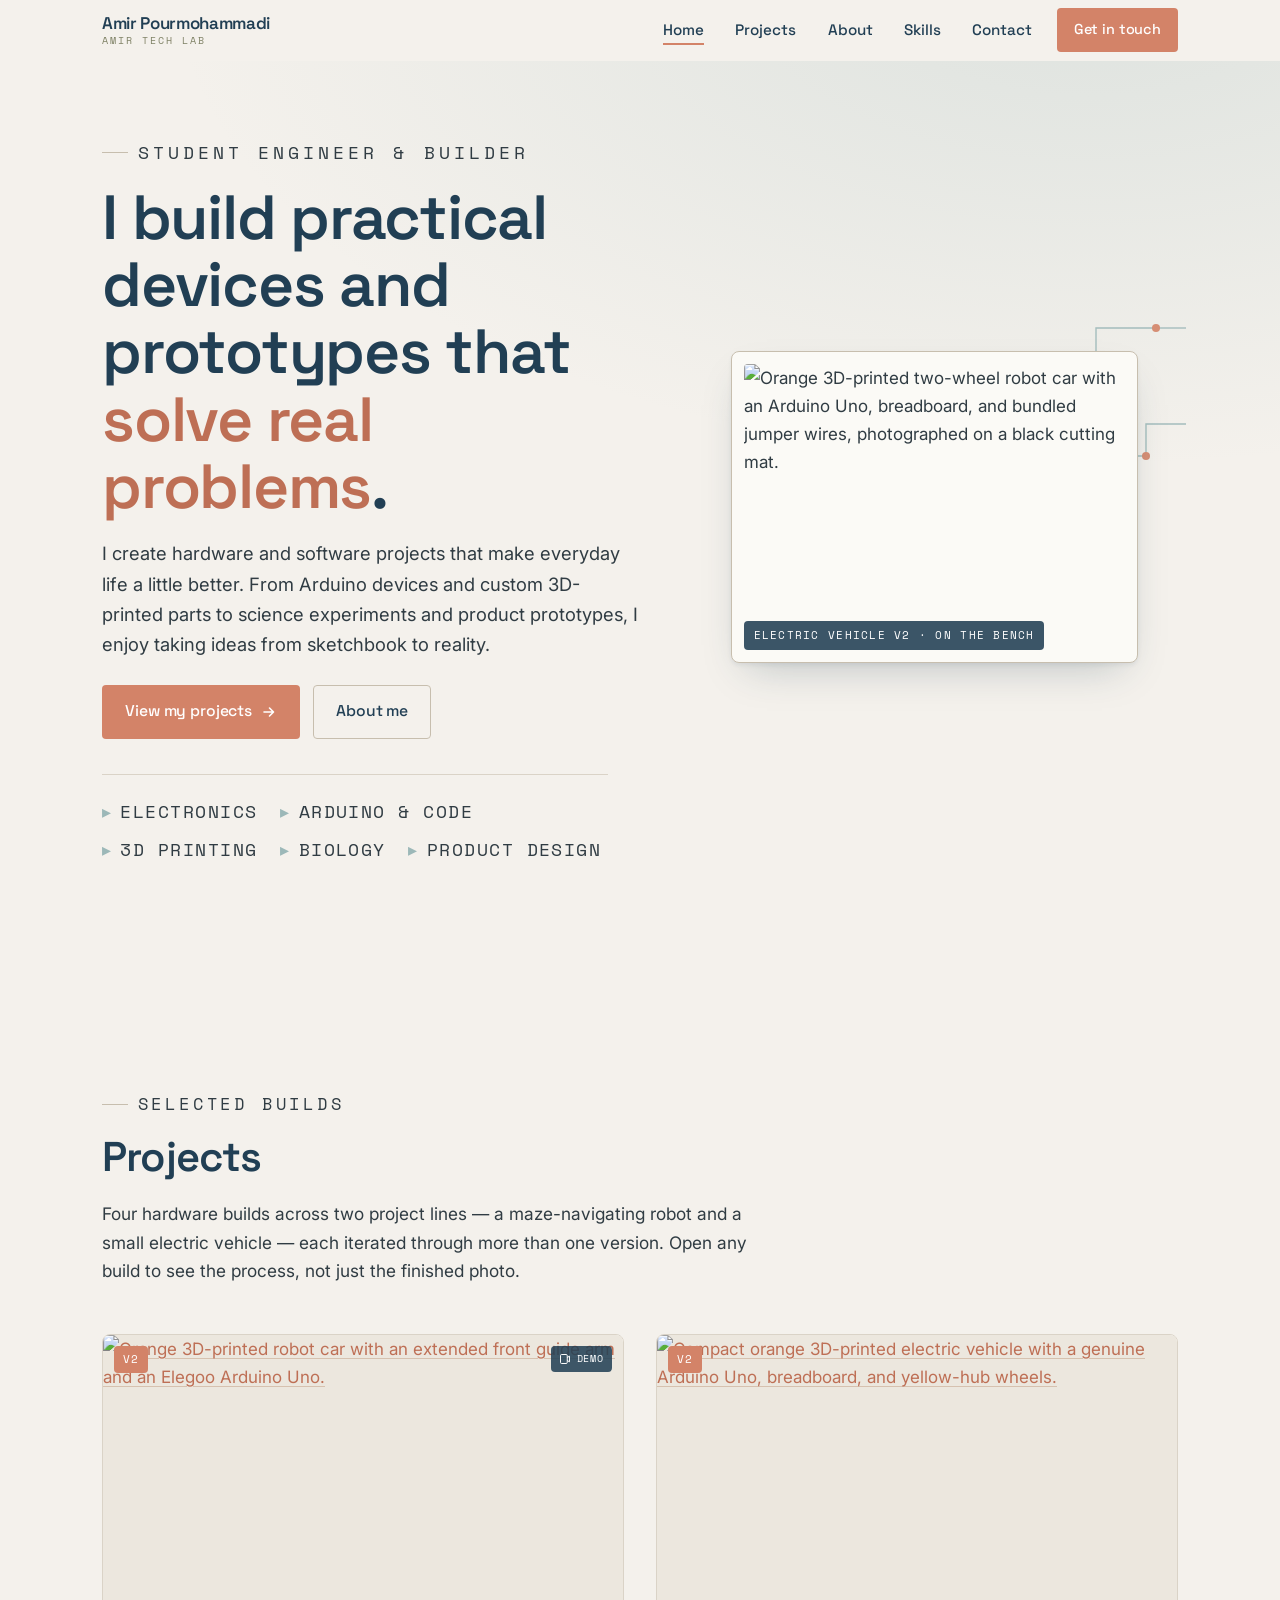
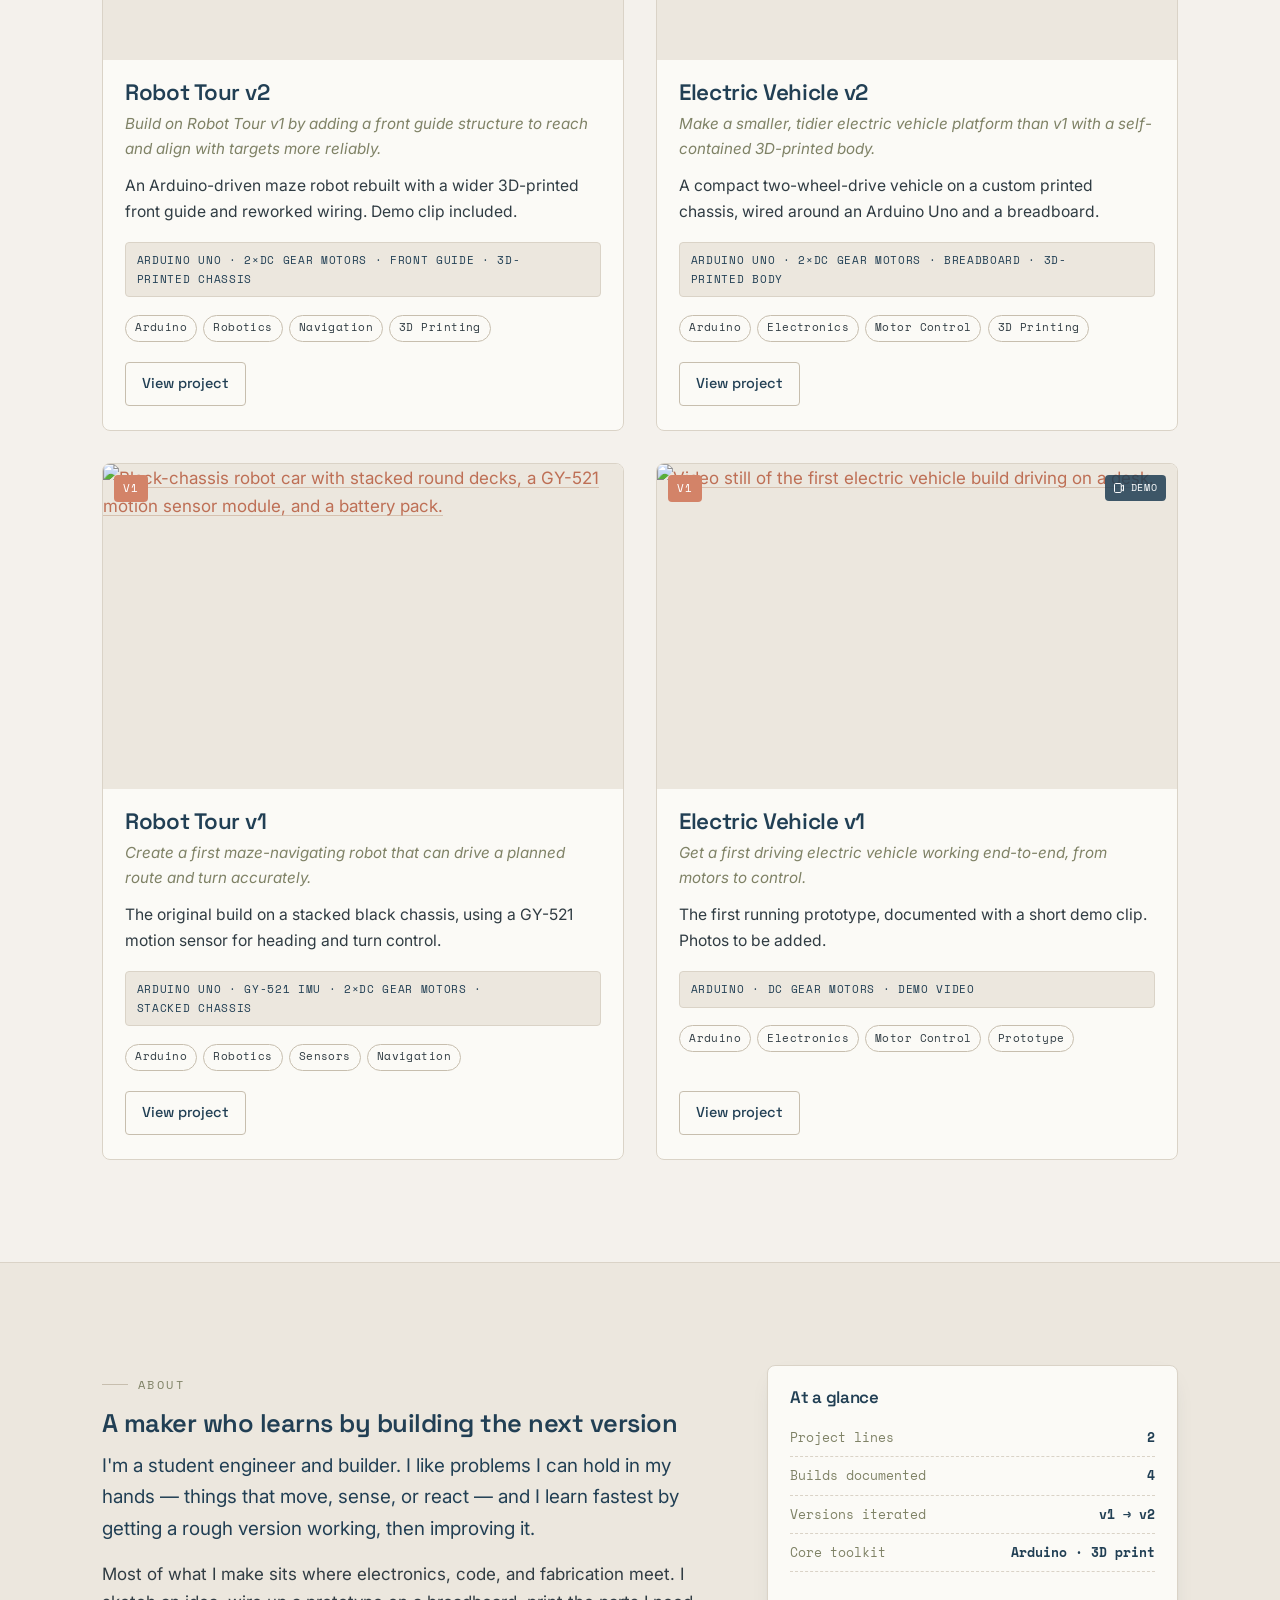
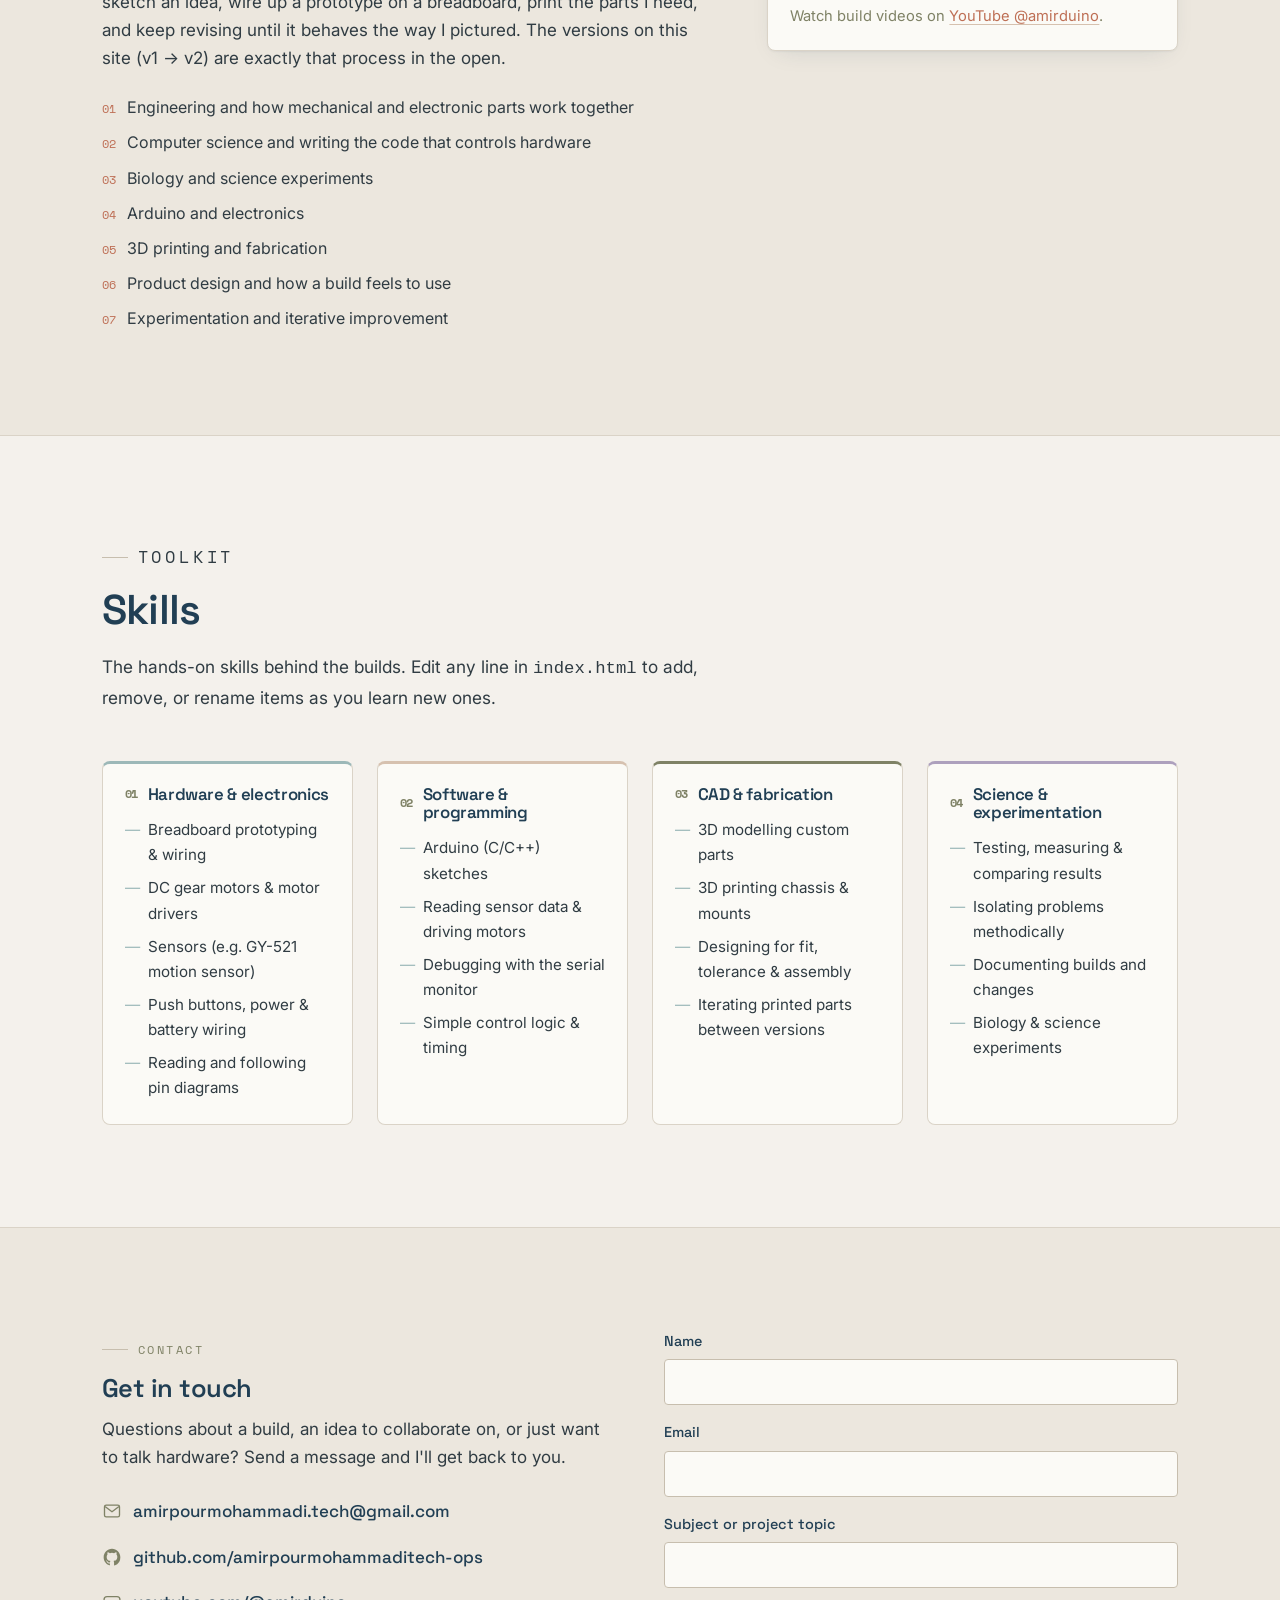
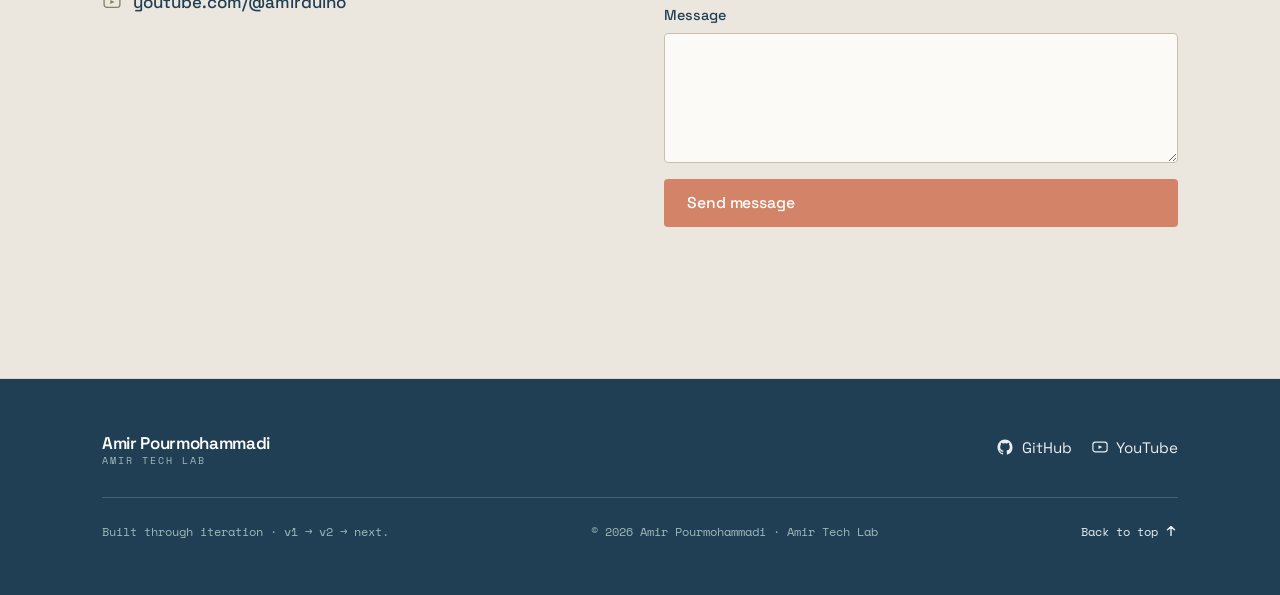
==== index.html @ 1a4caf3c "Add files via upload" ====
<!DOCTYPE html>
<html lang="en">
<head>
  <meta charset="UTF-8" />
  <meta name="viewport" content="width=device-width, initial-scale=1.0" />

  <title>Amir Pourmohammadi · Amir Tech Lab — Engineering & Builds</title>
  <meta name="description" content="Amir Pourmohammadi (Amir Tech Lab) builds practical devices and prototypes — Arduino robots, electric vehicles, 3D-printed parts, and electronics projects, taken from sketchbook to working hardware." />

  <!-- Open Graph / sharing (replace og-image.jpg with your own 1200x630 image) -->
  <meta property="og:type" content="website" />
  <meta property="og:title" content="Amir Pourmohammadi · Amir Tech Lab" />
  <meta property="og:description" content="Practical devices and prototypes: Arduino robots, electric vehicles, and 3D-printed builds — documented from prototype to result." />
  <meta property="og:image" content="images/og-image.jpg" />
  <!-- TODO: set this to your live URL once deployed, e.g. https://amir-techlab.netlify.app/ -->
  <meta property="og:url" content="https://example.netlify.app/" />
  <meta name="twitter:card" content="summary_large_image" />

  <!-- Favicon (swap favicon.svg / add favicon.ico anytime) -->
  <link rel="icon" href="favicon.svg" type="image/svg+xml" />
  <link rel="icon" href="favicon.ico" sizes="any" />

  <!-- Fonts (load if online; the site falls back to system fonts offline) -->
  <link rel="preconnect" href="https://fonts.googleapis.com" />
  <link rel="preconnect" href="https://fonts.gstatic.com" crossorigin />
  <link href="https://fonts.googleapis.com/css2?family=Space+Grotesk:wght@400;500;600;700&family=Space+Mono:wght@400;700&family=Inter:wght@400;500;600&display=swap" rel="stylesheet" />

  <link rel="stylesheet" href="styles.css" />
</head>
<body>
  <a class="skip-link" href="#main">Skip to content</a>

  <!-- ============================ HEADER ============================ -->
  <header class="site-header" id="top">
    <div class="container nav">
      <a class="brand" href="index.html" aria-label="Amir Pourmohammadi — Amir Tech Lab, home">
        <span class="brand__name">Amir Pourmohammadi</span>
        <span class="brand__tag">Amir Tech Lab</span>
      </a>

      <nav aria-label="Primary">
        <button class="nav__toggle" id="navToggle" aria-expanded="false" aria-controls="navLinks" aria-label="Open menu">
          <span class="nav__toggle-bars" aria-hidden="true"></span>
        </button>
        <ul class="nav__links" id="navLinks">
          <li><a class="nav__link" href="#top" data-nav>Home</a></li>
          <li><a class="nav__link" href="#projects" data-nav>Projects</a></li>
          <li><a class="nav__link" href="#about" data-nav>About</a></li>
          <li><a class="nav__link" href="#skills" data-nav>Skills</a></li>
          <li><a class="nav__link" href="#contact" data-nav>Contact</a></li>
          <li><a class="btn btn--accent btn--small nav__cta" href="#contact">Get in touch</a></li>
        </ul>
      </nav>
    </div>
  </header>

  <main id="main">

    <!-- ============================ HERO ============================ -->
    <section class="hero grid-paper" aria-labelledby="hero-title">
      <div class="container hero__grid">
        <div class="hero__intro reveal">
          <p class="eyebrow">Student engineer &amp; builder</p>
          <h1 id="hero-title">I build practical devices and prototypes that <span class="accentword">solve real problems</span>.</h1>
          <p>I create hardware and software projects that make everyday life a little better. From Arduino devices and custom 3D-printed parts to science experiments and product prototypes, I enjoy taking ideas from sketchbook to reality.</p>

          <div class="hero__actions">
            <a class="btn btn--accent" href="#projects">View my projects
              <svg width="16" height="16" viewBox="0 0 16 16" fill="none" aria-hidden="true"><path d="M3 8h9M8.5 4l4 4-4 4" stroke="currentColor" stroke-width="1.6" stroke-linecap="round" stroke-linejoin="round"/></svg>
            </a>
            <a class="btn btn--ghost" href="#about">About me</a>
          </div>

          <p class="hero__specs" aria-label="What I work with">
            <span>Electronics</span>
            <span>Arduino &amp; code</span>
            <span>3D printing</span>
            <span>Biology</span>
            <span>Product design</span>
          </p>
        </div>

        <div class="hero__media reveal">
          <!-- Decorative circuit-trace motif -->
          <svg class="hero__circuit" viewBox="0 0 160 160" aria-hidden="true">
            <path class="trace" d="M8 40 H60 V12 H120" />
            <path class="trace" d="M8 96 H40 V140 H110 V108 H150" />
            <line x1="120" y1="12" x2="150" y2="12" />
            <circle cx="120" cy="12" r="4" />
            <circle cx="40" cy="96" r="4" />
            <circle cx="110" cy="140" r="4" />
          </svg>

          <figure class="hero__plate">
            <img src="images/hero-workshop.jpg" width="1600" height="1200"
                 alt="Orange 3D-printed two-wheel robot car with an Arduino Uno, breadboard, and bundled jumper wires, photographed on a black cutting mat." />
            <figcaption class="hero__plate-tag">Electric Vehicle v2 · on the bench</figcaption>
          </figure>
        </div>
      </div>
    </section>

    <!-- ============================ PROJECTS ============================ -->
    <section class="section" id="projects" aria-labelledby="projects-title">
      <div class="container">
        <div class="section__head reveal">
          <p class="eyebrow">Selected builds</p>
          <h2 id="projects-title">Projects</h2>
          <p>Four hardware builds across two project lines — a maze-navigating robot and a small electric vehicle — each iterated through more than one version. Open any build to see the process, not just the finished photo.</p>
        </div>

        <div class="projects__grid">

          <!-- ---- Robot Tour v2 ---- -->
          <article class="card reveal">
            <a class="card__media" href="projects/robot-tour-v2.html" aria-label="Open Robot Tour v2 project page">
              <span class="card__badge">v2</span>
              <span class="card__video-flag">
                <svg viewBox="0 0 16 16" fill="none" aria-hidden="true"><path d="M2 3.5A1.5 1.5 0 013.5 2h6A1.5 1.5 0 0111 3.5v9A1.5 1.5 0 019.5 14h-6A1.5 1.5 0 012 12.5v-9z" stroke="currentColor" stroke-width="1.3"/><path d="M11 6l3-1.8v7.6L11 10" stroke="currentColor" stroke-width="1.3" stroke-linejoin="round"/></svg>
                Demo
              </span>
              <img src="images/robot-tour-v2-card.jpg" loading="lazy" width="900" height="563"
                   alt="Orange 3D-printed robot car with an extended front guide arm and an Elegoo Arduino Uno." />
            </a>
            <div class="card__body">
              <h3 class="card__title">Robot Tour v2</h3>
              <!-- TODO: replace with your own one-sentence problem statement -->
              <p class="card__problem">Build on Robot Tour v1 by adding a front guide structure to reach and align with targets more reliably.</p>
              <p class="card__desc">An Arduino-driven maze robot rebuilt with a wider 3D-printed front guide and reworked wiring. Demo clip included.</p>
              <p class="card__specs">ARDUINO&nbsp;UNO · 2×DC&nbsp;GEAR&nbsp;MOTORS · FRONT&nbsp;GUIDE · 3D-PRINTED&nbsp;CHASSIS</p>
              <div class="tags">
                <span class="tag">Arduino</span><span class="tag">Robotics</span>
                <span class="tag">Navigation</span><span class="tag">3D Printing</span>
              </div>
              <div class="card__foot">
                <a class="btn btn--ghost btn--small" href="projects/robot-tour-v2.html">View project</a>
              </div>
            </div>
          </article>

          <!-- ---- Electric Vehicle v2 ---- -->
          <article class="card reveal">
            <a class="card__media" href="projects/electric-vehicle-v2.html" aria-label="Open Electric Vehicle v2 project page">
              <span class="card__badge">v2</span>
              <img src="images/electric-vehicle-v2-card.jpg" loading="lazy" width="900" height="563"
                   alt="Compact orange 3D-printed electric vehicle with a genuine Arduino Uno, breadboard, and yellow-hub wheels." />
            </a>
            <div class="card__body">
              <h3 class="card__title">Electric Vehicle v2</h3>
              <!-- TODO: replace with your own one-sentence problem statement -->
              <p class="card__problem">Make a smaller, tidier electric vehicle platform than v1 with a self-contained 3D-printed body.</p>
              <p class="card__desc">A compact two-wheel-drive vehicle on a custom printed chassis, wired around an Arduino Uno and a breadboard.</p>
              <p class="card__specs">ARDUINO&nbsp;UNO · 2×DC&nbsp;GEAR&nbsp;MOTORS · BREADBOARD · 3D-PRINTED&nbsp;BODY</p>
              <div class="tags">
                <span class="tag">Arduino</span><span class="tag">Electronics</span>
                <span class="tag">Motor Control</span><span class="tag">3D Printing</span>
              </div>
              <div class="card__foot">
                <a class="btn btn--ghost btn--small" href="projects/electric-vehicle-v2.html">View project</a>
              </div>
            </div>
          </article>

          <!-- ---- Robot Tour v1 ---- -->
          <article class="card reveal">
            <a class="card__media" href="projects/robot-tour-v1.html" aria-label="Open Robot Tour v1 project page">
              <span class="card__badge">v1</span>
              <img src="images/robot-tour-v1-card.jpg" loading="lazy" width="900" height="563"
                   alt="Black-chassis robot car with stacked round decks, a GY-521 motion sensor module, and a battery pack." />
            </a>
            <div class="card__body">
              <h3 class="card__title">Robot Tour v1</h3>
              <!-- TODO: replace with your own one-sentence problem statement -->
              <p class="card__problem">Create a first maze-navigating robot that can drive a planned route and turn accurately.</p>
              <p class="card__desc">The original build on a stacked black chassis, using a GY-521 motion sensor for heading and turn control.</p>
              <p class="card__specs">ARDUINO&nbsp;UNO · GY-521&nbsp;IMU · 2×DC&nbsp;GEAR&nbsp;MOTORS · STACKED&nbsp;CHASSIS</p>
              <div class="tags">
                <span class="tag">Arduino</span><span class="tag">Robotics</span>
                <span class="tag">Sensors</span><span class="tag">Navigation</span>
              </div>
              <div class="card__foot">
                <a class="btn btn--ghost btn--small" href="projects/robot-tour-v1.html">View project</a>
              </div>
            </div>
          </article>

          <!-- ---- Electric Vehicle v1 ---- -->
          <article class="card reveal">
            <a class="card__media" href="projects/electric-vehicle-v1.html" aria-label="Open Electric Vehicle v1 project page">
              <span class="card__badge">v1</span>
              <span class="card__video-flag">
                <svg viewBox="0 0 16 16" fill="none" aria-hidden="true"><path d="M2 3.5A1.5 1.5 0 013.5 2h6A1.5 1.5 0 0111 3.5v9A1.5 1.5 0 019.5 14h-6A1.5 1.5 0 012 12.5v-9z" stroke="currentColor" stroke-width="1.3"/><path d="M11 6l3-1.8v7.6L11 10" stroke="currentColor" stroke-width="1.3" stroke-linejoin="round"/></svg>
                Demo
              </span>
              <img src="images/electric-vehicle-v1-demo-poster.jpg" loading="lazy" width="900" height="900"
                   alt="Video still of the first electric vehicle build driving on a desk." />
            </a>
            <div class="card__body">
              <h3 class="card__title">Electric Vehicle v1</h3>
              <!-- TODO: replace with your own one-sentence problem statement -->
              <p class="card__problem">Get a first driving electric vehicle working end-to-end, from motors to control.</p>
              <p class="card__desc">The first running prototype, documented with a short demo clip. Photos to be added.</p>
              <p class="card__specs">ARDUINO · DC&nbsp;GEAR&nbsp;MOTORS · DEMO&nbsp;VIDEO</p>
              <div class="tags">
                <span class="tag">Arduino</span><span class="tag">Electronics</span>
                <span class="tag">Motor Control</span><span class="tag">Prototype</span>
              </div>
              <div class="card__foot">
                <a class="btn btn--ghost btn--small" href="projects/electric-vehicle-v1.html">View project</a>
              </div>
            </div>
          </article>

        </div>
      </div>
    </section>

    <!-- ============================ ABOUT ============================ -->
    <section class="section section--sunk" id="about" aria-labelledby="about-title">
      <div class="container about__grid">
        <div class="reveal">
          <p class="eyebrow">About</p>
          <h2 id="about-title">A maker who learns by building the next version</h2>
          <p class="about__lead">I'm a student engineer and builder. I like problems I can hold in my hands — things that move, sense, or react — and I learn fastest by getting a rough version working, then improving it.</p>
          <p>Most of what I make sits where electronics, code, and fabrication meet. I sketch an idea, wire up a prototype on a breadboard, print the parts I need, and keep revising until it behaves the way I pictured. The versions on this site (v1 → v2) are exactly that process in the open.</p>

          <ul class="about__interests" aria-label="What I'm into">
            <li data-n="01">Engineering and how mechanical and electronic parts work together</li>
            <li data-n="02">Computer science and writing the code that controls hardware</li>
            <li data-n="03">Biology and science experiments</li>
            <li data-n="04">Arduino and electronics</li>
            <li data-n="05">3D printing and fabrication</li>
            <li data-n="06">Product design and how a build feels to use</li>
            <li data-n="07">Experimentation and iterative improvement</li>
          </ul>
        </div>

        <aside class="about__card reveal" aria-label="At a glance">
          <h3>At a glance</h3>
          <div class="about__stat"><span>Project lines</span><strong>2</strong></div>
          <div class="about__stat"><span>Builds documented</span><strong>4</strong></div>
          <div class="about__stat"><span>Versions iterated</span><strong>v1 → v2</strong></div>
          <div class="about__stat"><span>Core toolkit</span><strong>Arduino · 3D print</strong></div>
          <!-- TODO: edit these to whatever numbers you want to highlight -->
          <p class="mt-2" style="margin-bottom:0;font-size:.92rem;color:var(--c-olive)">Watch build videos on <a href="https://www.youtube.com/@amirduino" target="_blank" rel="noopener">YouTube&nbsp;@amirduino</a>.</p>
        </aside>
      </div>
    </section>

    <!-- ============================ SKILLS ============================ -->
    <section class="section" id="skills" aria-labelledby="skills-title">
      <div class="container">
        <div class="section__head reveal">
          <p class="eyebrow">Toolkit</p>
          <h2 id="skills-title">Skills</h2>
          <p>The hands-on skills behind the builds. Edit any line in <code>index.html</code> to add, remove, or rename items as you learn new ones.</p>
        </div>

        <div class="skills__grid">
          <div class="skill-group reveal">
            <h3><span class="skill-group__n">01</span> Hardware &amp; electronics</h3>
            <ul>
              <li>Breadboard prototyping &amp; wiring</li>
              <li>DC gear motors &amp; motor drivers</li>
              <li>Sensors (e.g. GY-521 motion sensor)</li>
              <li>Push buttons, power &amp; battery wiring</li>
              <li>Reading and following pin diagrams</li>
            </ul>
          </div>

          <div class="skill-group reveal">
            <h3><span class="skill-group__n">02</span> Software &amp; programming</h3>
            <ul>
              <li>Arduino (C/C++) sketches</li>
              <li>Reading sensor data &amp; driving motors</li>
              <li>Debugging with the serial monitor</li>
              <li>Simple control logic &amp; timing</li>
              <!-- TODO: add other languages/tools you use -->
            </ul>
          </div>

          <div class="skill-group reveal">
            <h3><span class="skill-group__n">03</span> CAD &amp; fabrication</h3>
            <ul>
              <li>3D modelling custom parts</li>
              <li>3D printing chassis &amp; mounts</li>
              <li>Designing for fit, tolerance &amp; assembly</li>
              <li>Iterating printed parts between versions</li>
              <!-- TODO: name your CAD software, e.g. Fusion 360 / Tinkercad / Onshape -->
            </ul>
          </div>

          <div class="skill-group reveal">
            <h3><span class="skill-group__n">04</span> Science &amp; experimentation</h3>
            <ul>
              <li>Testing, measuring &amp; comparing results</li>
              <li>Isolating problems methodically</li>
              <li>Documenting builds and changes</li>
              <li>Biology &amp; science experiments</li>
            </ul>
          </div>
        </div>
      </div>
    </section>

    <!-- ============================ CONTACT ============================ -->
    <section class="section section--sunk" id="contact" aria-labelledby="contact-title">
      <div class="container contact__grid">
        <div class="reveal">
          <p class="eyebrow">Contact</p>
          <h2 id="contact-title">Get in touch</h2>
          <p>Questions about a build, an idea to collaborate on, or just want to talk hardware? Send a message and I'll get back to you.</p>

          <ul class="contact__links">
            <li>
              <a href="mailto:amirpourmohammadi.tech@gmail.com">
                <svg viewBox="0 0 24 24" fill="none" aria-hidden="true"><rect x="3" y="5" width="18" height="14" rx="2" stroke="currentColor" stroke-width="1.6"/><path d="M4 7l8 6 8-6" stroke="currentColor" stroke-width="1.6" stroke-linecap="round" stroke-linejoin="round"/></svg>
                amirpourmohammadi.tech@gmail.com
              </a>
            </li>
            <li>
              <a href="https://github.com/amirpourmohammaditech-ops/amir-portfolio" target="_blank" rel="noopener">
                <svg viewBox="0 0 24 24" fill="currentColor" aria-hidden="true"><path d="M12 2C6.48 2 2 6.58 2 12.25c0 4.53 2.87 8.37 6.84 9.73.5.1.68-.22.68-.49l-.01-1.7c-2.78.62-3.37-1.36-3.37-1.36-.46-1.18-1.11-1.49-1.11-1.49-.91-.64.07-.62.07-.62 1 .07 1.53 1.06 1.53 1.06.89 1.56 2.34 1.11 2.91.85.09-.66.35-1.11.63-1.37-2.22-.26-4.56-1.14-4.56-5.07 0-1.12.39-2.03 1.03-2.75-.1-.26-.45-1.3.1-2.71 0 0 .84-.27 2.75 1.05a9.36 9.36 0 015 0c1.91-1.32 2.75-1.05 2.75-1.05.55 1.41.2 2.45.1 2.71.64.72 1.03 1.63 1.03 2.75 0 3.94-2.34 4.81-4.57 5.06.36.32.68.94.68 1.9l-.01 2.82c0 .27.18.59.69.49A10.02 10.02 0 0022 12.25C22 6.58 17.52 2 12 2z"/></svg>
                github.com/amirpourmohammaditech-ops
              </a>
            </li>
            <li>
              <a href="https://www.youtube.com/@amirduino" target="_blank" rel="noopener">
                <svg viewBox="0 0 24 24" fill="none" aria-hidden="true"><rect x="2.5" y="5.5" width="19" height="13" rx="3.5" stroke="currentColor" stroke-width="1.6"/><path d="M10 9.5l5 2.5-5 2.5v-5z" fill="currentColor"/></svg>
                youtube.com/@amirduino
              </a>
            </li>
          </ul>
        </div>

        <div class="reveal">
          <!--
            Netlify contact form.
            - data-netlify="true" lets Netlify auto-detect it on deploy.
            - netlify-honeypot names the hidden anti-spam field ("bot-field").
            - action="/thank-you.html" is the no-JS fallback success page.
            - script.js enhances it with inline loading / success / error states.
          -->
          <form name="contact" method="POST"
                data-netlify="true"
                netlify-honeypot="bot-field"
                action="/thank-you.html"
                class="form" id="contactForm" novalidate>
            <!-- Required hidden input so Netlify maps the submission to this form -->
            <input type="hidden" name="form-name" value="contact" />

            <!-- Honeypot: real people never see or fill this -->
            <p class="hp" aria-hidden="true">
              <label>Don't fill this out if you're human: <input name="bot-field" tabindex="-1" autocomplete="off" /></label>
            </p>

            <div class="field">
              <label for="name">Name</label>
              <input type="text" id="name" name="name" autocomplete="name" required />
            </div>

            <div class="field">
              <label for="email">Email</label>
              <input type="email" id="email" name="email" autocomplete="email" required />
            </div>

            <div class="field">
              <label for="subject">Subject or project topic</label>
              <input type="text" id="subject" name="subject" required />
            </div>

            <div class="field">
              <label for="message">Message</label>
              <textarea id="message" name="message" required></textarea>
            </div>

            <button class="btn btn--accent" type="submit" id="submitBtn">Send message</button>
            <p class="form__status" id="formStatus" role="status" aria-live="polite"></p>
          </form>
        </div>
      </div>
    </section>
  </main>

  <!-- ============================ FOOTER ============================ -->
  <footer class="site-footer">
    <div class="container">
      <div class="footer__top">
        <a class="brand footer__brand" href="index.html">
          <span class="brand__name">Amir Pourmohammadi</span>
          <span class="brand__tag">Amir Tech Lab</span>
        </a>
        <ul class="footer__links">
          <li>
            <a href="https://github.com/amirpourmohammaditech-ops/amir-portfolio" target="_blank" rel="noopener">
              <svg viewBox="0 0 24 24" fill="currentColor" aria-hidden="true"><path d="M12 2C6.48 2 2 6.58 2 12.25c0 4.53 2.87 8.37 6.84 9.73.5.1.68-.22.68-.49l-.01-1.7c-2.78.62-3.37-1.36-3.37-1.36-.46-1.18-1.11-1.49-1.11-1.49-.91-.64.07-.62.07-.62 1 .07 1.53 1.06 1.53 1.06.89 1.56 2.34 1.11 2.91.85.09-.66.35-1.11.63-1.37-2.22-.26-4.56-1.14-4.56-5.07 0-1.12.39-2.03 1.03-2.75-.1-.26-.45-1.3.1-2.71 0 0 .84-.27 2.75 1.05a9.36 9.36 0 015 0c1.91-1.32 2.75-1.05 2.75-1.05.55 1.41.2 2.45.1 2.71.64.72 1.03 1.63 1.03 2.75 0 3.94-2.34 4.81-4.57 5.06.36.32.68.94.68 1.9l-.01 2.82c0 .27.18.59.69.49A10.02 10.02 0 0022 12.25C22 6.58 17.52 2 12 2z"/></svg>
              GitHub
            </a>
          </li>
          <li>
            <a href="https://www.youtube.com/@amirduino" target="_blank" rel="noopener">
              <svg viewBox="0 0 24 24" fill="none" aria-hidden="true"><rect x="2.5" y="5.5" width="19" height="13" rx="3.5" stroke="currentColor" stroke-width="1.6"/><path d="M10 9.5l5 2.5-5 2.5v-5z" fill="currentColor"/></svg>
              YouTube
            </a>
          </li>
        </ul>
      </div>
      <div class="footer__bottom">
        <span>Built through iteration · v1 → v2 → next.</span>
        <span>© <span id="year">2026</span> Amir Pourmohammadi · Amir Tech Lab</span>
        <a class="to-top" href="#top">Back to top
          <svg width="14" height="14" viewBox="0 0 16 16" fill="none" aria-hidden="true"><path d="M8 13V3M4 6.5L8 3l4 3.5" stroke="currentColor" stroke-width="1.6" stroke-linecap="round" stroke-linejoin="round"/></svg>
        </a>
      </div>
    </div>
  </footer>

  <script src="script.js"></script>
</body>
</html>
---- styles.css ----
/* ==========================================================================
   Amir Pourmohammadi · Amir Tech Lab — Portfolio styles
   --------------------------------------------------------------------------
   PALETTE: "A — Coastal Engineering Lab"
   To switch palettes later, edit the --c-* variables in :root below.
   One dominant color (Off-White bg + Ocean Blue), one secondary (Aqua Mist),
   one restrained accent (Coral). Nothing else fights for attention.
   ========================================================================== */

:root {
  /* ---- Palette A colors (edit these to re-theme the whole site) ---- */
  --c-off-white: #F4F1EC;   /* main background */
  --c-ocean:     #213F54;   /* headings, nav, strong text */
  --c-slate:     #303C43;   /* body text */
  --c-aqua:      #9CB8B8;   /* secondary / quiet surfaces & lines */
  --c-coral:     #D38368;   /* accent: buttons, active states (use sparingly) */
  --c-sand:      #D6C1AF;   /* warm surface tint */
  --c-olive:     #7F8266;   /* muted labels */
  --c-lilac:     #ADA0BD;   /* optional rare detail */

  /* ---- Derived / functional tokens ---- */
  --bg:           var(--c-off-white);
  --bg-panel:     #FBFAF6;
  --bg-sunk:      #ECE7DE;
  --text:         var(--c-slate);
  --text-strong:  var(--c-ocean);
  --line:         #DAD3C7;
  --line-strong:  #C7BEAE;
  --accent:       var(--c-coral);
  --accent-deep:  #BE6F55;

  /* ---- Type ---- */
  --font-display: "Space Grotesk", "Segoe UI", system-ui, -apple-system, sans-serif;
  --font-body:    "Inter", system-ui, -apple-system, "Segoe UI", Helvetica, Arial, sans-serif;
  --font-mono:    "Space Mono", ui-monospace, "SF Mono", "Cascadia Mono", Menlo, monospace;

  /* ---- Scale & rhythm ---- */
  --maxw: 1140px;
  --gap: clamp(1rem, 2vw, 1.75rem);
  --section-pad: clamp(3.5rem, 8vw, 6.5rem);
  --radius: 4px;          /* deliberately small — engineering, not glassy */
  --radius-lg: 8px;
  --shadow: 0 1px 2px rgba(33, 63, 84, .06), 0 8px 24px -12px rgba(33, 63, 84, .18);
  --shadow-lift: 0 2px 4px rgba(33, 63, 84, .08), 0 18px 40px -16px rgba(33, 63, 84, .28);
  --ease: cubic-bezier(.22, .61, .36, 1);
}

/* ---- Grid-paper backdrop, echoing the cutting mat in the build photos ---- */
.grid-paper {
  background-image:
    linear-gradient(var(--line) 1px, transparent 1px),
    linear-gradient(90deg, var(--line) 1px, transparent 1px);
  background-size: 26px 26px;
  background-position: -1px -1px;
}

/* ==========================================================================
   Base
   ========================================================================== */
*, *::before, *::after { box-sizing: border-box; }

html { scroll-behavior: smooth; }
@media (prefers-reduced-motion: reduce) {
  html { scroll-behavior: auto; }
}

body {
  margin: 0;
  background: var(--bg);
  color: var(--text);
  font-family: var(--font-body);
  font-size: 1.0625rem;
  line-height: 1.65;
  -webkit-font-smoothing: antialiased;
  text-rendering: optimizeLegibility;
}

h1, h2, h3, h4 {
  font-family: var(--font-display);
  color: var(--text-strong);
  line-height: 1.08;
  letter-spacing: -0.02em;
  margin: 0 0 .5em;
  font-weight: 600;
}

p { margin: 0 0 1rem; }
a { color: var(--accent-deep); text-decoration-color: var(--c-sand); text-underline-offset: 3px; }
a:hover { color: var(--accent); }
img { max-width: 100%; height: auto; display: block; }

.container {
  width: 100%;
  max-width: var(--maxw);
  margin-inline: auto;
  padding-inline: clamp(1.1rem, 4vw, 2rem);
}

/* Accessible skip link */
.skip-link {
  position: absolute; left: 1rem; top: -3rem;
  background: var(--c-ocean); color: #fff;
  padding: .6rem 1rem; border-radius: var(--radius); z-index: 200;
  transition: top .2s var(--ease);
}
.skip-link:focus { top: 1rem; color: #fff; }

/* Visible keyboard focus everywhere */
:focus-visible {
  outline: 3px solid var(--accent);
  outline-offset: 2px;
  border-radius: 2px;
}

/* The eyebrow / monospace label — a recurring lab-notebook device */
.eyebrow {
  font-family: var(--font-mono);
  font-size: .72rem;
  letter-spacing: .22em;
  text-transform: uppercase;
  color: var(--c-olive);
  margin: 0 0 1rem;
  display: inline-flex;
  align-items: center;
  gap: .6rem;
}
.eyebrow::before {
  content: "";
  width: 26px; height: 1px;
  background: var(--line-strong);
}

/* ==========================================================================
   Buttons
   ========================================================================== */
.btn {
  --btn-bg: var(--c-ocean);
  --btn-fg: #fff;
  display: inline-flex;
  align-items: center;
  gap: .55rem;
  font-family: var(--font-display);
  font-weight: 500;
  font-size: .98rem;
  letter-spacing: -0.01em;
  padding: .8rem 1.4rem;
  border-radius: var(--radius);
  border: 1px solid transparent;
  background: var(--btn-bg);
  color: var(--btn-fg);
  cursor: pointer;
  text-decoration: none;
  transition: transform .18s var(--ease), background .18s var(--ease),
              box-shadow .18s var(--ease), border-color .18s var(--ease);
}
.btn:hover { transform: translateY(-2px); box-shadow: var(--shadow); color: var(--btn-fg); }
.btn:active { transform: translateY(0); }

.btn--accent { --btn-bg: var(--accent); }
.btn--accent:hover { --btn-bg: var(--accent-deep); }

.btn--ghost {
  --btn-bg: transparent;
  --btn-fg: var(--c-ocean);
  border-color: var(--line-strong);
}
.btn--ghost:hover { --btn-fg: var(--c-ocean); border-color: var(--c-ocean); background: var(--bg-panel); }

.btn--small { padding: .55rem 1rem; font-size: .9rem; }

/* ==========================================================================
   Header / Navigation
   ========================================================================== */
.site-header {
  position: sticky;
  top: 0;
  z-index: 100;
  background: color-mix(in srgb, var(--bg) 88%, transparent);
  backdrop-filter: saturate(140%) blur(8px);
  border-bottom: 1px solid transparent;
  transition: border-color .25s var(--ease), background .25s var(--ease);
}
.site-header.is-scrolled {
  border-bottom-color: var(--line);
  background: color-mix(in srgb, var(--bg) 94%, transparent);
}
.nav {
  display: flex;
  align-items: center;
  justify-content: space-between;
  gap: 1rem;
  min-height: 60px;
}

.brand { display: flex; flex-direction: column; line-height: 1; text-decoration: none; }
.brand__name {
  font-family: var(--font-display);
  font-weight: 600;
  font-size: 1.06rem;
  color: var(--text-strong);
  letter-spacing: -0.02em;
}
.brand__tag {
  font-family: var(--font-mono);
  font-size: .62rem;
  letter-spacing: .2em;
  text-transform: uppercase;
  color: var(--c-olive);
  margin-top: .25rem;
}

.nav__links {
  display: flex;
  align-items: center;
  gap: .35rem;
  list-style: none;
  margin: 0; padding: 0;
}
.nav__link {
  position: relative;
  display: inline-block;
  font-family: var(--font-display);
  font-size: .95rem;
  font-weight: 500;
  color: var(--text-strong);
  text-decoration: none;
  padding: .5rem .8rem;
  border-radius: var(--radius);
  transition: color .18s var(--ease), background .18s var(--ease);
}
.nav__link::after {
  content: "";
  position: absolute;
  left: .8rem; right: .8rem; bottom: .32rem;
  height: 2px;
  background: var(--accent);
  transform: scaleX(0);
  transform-origin: left;
  transition: transform .22s var(--ease);
}
.nav__link:hover { color: var(--accent-deep); }
.nav__link.is-active { color: var(--c-ocean); }
.nav__link.is-active::after { transform: scaleX(1); }

.nav__cta { margin-left: .4rem; }

/* Hamburger */
.nav__toggle {
  display: none;
  width: 44px; height: 44px;
  border: 1px solid var(--line-strong);
  border-radius: var(--radius);
  background: var(--bg-panel);
  cursor: pointer;
  padding: 0;
  align-items: center;
  justify-content: center;
}
.nav__toggle-bars, .nav__toggle-bars::before, .nav__toggle-bars::after {
  display: block;
  width: 20px; height: 2px;
  background: var(--c-ocean);
  position: relative;
  transition: transform .25s var(--ease), opacity .2s var(--ease);
}
.nav__toggle-bars::before, .nav__toggle-bars::after { content: ""; position: absolute; left: 0; }
.nav__toggle-bars::before { top: -6px; }
.nav__toggle-bars::after  { top: 6px; }
.nav__toggle[aria-expanded="true"] .nav__toggle-bars { background: transparent; }
.nav__toggle[aria-expanded="true"] .nav__toggle-bars::before { transform: translateY(6px) rotate(45deg); }
.nav__toggle[aria-expanded="true"] .nav__toggle-bars::after  { transform: translateY(-6px) rotate(-45deg); }

@media (max-width: 820px) {
  .nav__toggle { display: inline-flex; }
  .nav__links {
    position: absolute;
    top: 100%; left: 0; right: 0;
    flex-direction: column;
    align-items: stretch;
    gap: 0;
    background: var(--bg-panel);
    border-bottom: 1px solid var(--line);
    box-shadow: var(--shadow);
    padding: .5rem clamp(1.1rem, 4vw, 2rem) 1.1rem;
    transform: translateY(-8px);
    opacity: 0;
    visibility: hidden;
    transition: opacity .2s var(--ease), transform .2s var(--ease), visibility .2s;
  }
  .nav__links.is-open { opacity: 1; visibility: visible; transform: translateY(0); }
  .nav__link { padding: .85rem .4rem; border-bottom: 1px solid var(--line); border-radius: 0; }
  .nav__link::after { display: none; }
  .nav__link.is-active { color: var(--accent-deep); }
  .nav__cta { margin: .9rem 0 0; justify-content: center; }
}

/* ==========================================================================
   Hero
   ========================================================================== */
.hero {
  position: relative;
  overflow: hidden;
  padding-top: clamp(2.5rem, 6vw, 4.5rem);
  padding-bottom: var(--section-pad);
  background:
    radial-gradient(120% 90% at 85% -10%, color-mix(in srgb, var(--c-aqua) 26%, transparent), transparent 60%),
    var(--bg);
}
.hero__grid {
  display: grid;
  grid-template-columns: 1.05fr .95fr;
  gap: clamp(1.5rem, 4vw, 3.5rem);
  align-items: center;
}
.hero__intro p {
  font-size: 1.15rem;
  max-width: 46ch;
  color: var(--text);
}
.hero h1 {
  font-size: clamp(2.3rem, 5.6vw, 3.9rem);
  margin-bottom: 1.1rem;
}
.hero h1 .accentword { color: var(--accent-deep); }
.hero__actions { display: flex; flex-wrap: wrap; gap: .8rem; margin-top: 1.6rem; }

/* Hero specs row — monospace, like a parts list header */
.hero__specs {
  display: flex;
  flex-wrap: wrap;
  gap: .5rem 1.4rem;
  margin-top: 2.2rem;
  padding-top: 1.3rem;
  border-top: 1px solid var(--line);
  font-family: var(--font-mono);
  font-size: .72rem;
  letter-spacing: .08em;
  color: var(--c-olive);
  text-transform: uppercase;
}
.hero__specs span { display: inline-flex; align-items: center; gap: .5rem; }
.hero__specs span::before { content: "▸"; color: var(--c-aqua); }

/* Hero media: photo framed like a lab plate, with a circuit-trace overlay */
.hero__media { position: relative; }
.hero__plate {
  position: relative;
  border: 1px solid var(--line-strong);
  border-radius: var(--radius-lg);
  background: var(--bg-panel);
  padding: 12px;
  box-shadow: var(--shadow-lift);
}
.hero__plate img {
  border-radius: var(--radius);
  width: 100%;
  aspect-ratio: 4 / 3;
  object-fit: cover;
}
.hero__plate-tag {
  position: absolute;
  left: 12px; bottom: 12px;
  font-family: var(--font-mono);
  font-size: .66rem;
  letter-spacing: .12em;
  text-transform: uppercase;
  color: #fff;
  background: color-mix(in srgb, var(--c-ocean) 88%, transparent);
  padding: .35rem .6rem;
  border-radius: var(--radius);
}
.hero__circuit {
  position: absolute;
  inset: -18px -18px auto auto;
  width: 160px; height: 160px;
  z-index: -1;
  color: var(--c-aqua);
  opacity: .9;
}
.hero__circuit path, .hero__circuit line { stroke: currentColor; stroke-width: 1.4; fill: none; }
.hero__circuit circle { fill: var(--accent); }

/* Animated trace (respects reduced motion) */
.trace {
  stroke-dasharray: 240;
  stroke-dashoffset: 240;
  animation: trace-draw 3.4s var(--ease) forwards;
}
@keyframes trace-draw { to { stroke-dashoffset: 0; } }
@media (prefers-reduced-motion: reduce) {
  .trace { animation: none; stroke-dashoffset: 0; }
}

@media (max-width: 880px) {
  .hero__grid { grid-template-columns: 1fr; }
  .hero__media { order: -1; max-width: 460px; }
}

/* ==========================================================================
   Generic section scaffolding
   ========================================================================== */
.section { padding-block: var(--section-pad); }
.section--sunk { background: var(--bg-sunk); border-block: 1px solid var(--line); }
.section__head { max-width: 60ch; margin-bottom: clamp(2rem, 4vw, 3rem); }
.section__head h2 { font-size: clamp(1.8rem, 3.6vw, 2.6rem); }
.section__head p { color: var(--text); font-size: 1.08rem; }

/* ==========================================================================
   Project cards
   ========================================================================== */
.projects__grid {
  display: grid;
  grid-template-columns: repeat(2, 1fr);
  gap: clamp(1.2rem, 2.5vw, 2rem);
}
@media (max-width: 720px) { .projects__grid { grid-template-columns: 1fr; } }

.card {
  display: flex;
  flex-direction: column;
  background: var(--bg-panel);
  border: 1px solid var(--line);
  border-radius: var(--radius-lg);
  overflow: hidden;
  transition: transform .22s var(--ease), box-shadow .22s var(--ease), border-color .22s var(--ease);
}
.card:hover { transform: translateY(-4px); box-shadow: var(--shadow-lift); border-color: var(--line-strong); }

.card__media { position: relative; aspect-ratio: 16 / 10; overflow: hidden; background: var(--bg-sunk); }
.card__media img { width: 100%; height: 100%; object-fit: cover; transition: transform .5s var(--ease); }
.card:hover .card__media img { transform: scale(1.04); }

.card__badge {
  position: absolute; top: .7rem; left: .7rem;
  font-family: var(--font-mono);
  font-size: .66rem; letter-spacing: .1em; text-transform: uppercase;
  background: var(--accent); color: #fff;
  padding: .28rem .55rem; border-radius: var(--radius);
}
.card__video-flag {
  position: absolute; top: .7rem; right: .7rem;
  display: inline-flex; align-items: center; gap: .35rem;
  font-family: var(--font-mono);
  font-size: .64rem; letter-spacing: .08em; text-transform: uppercase;
  background: color-mix(in srgb, var(--c-ocean) 86%, transparent); color: #fff;
  padding: .28rem .5rem; border-radius: var(--radius);
}
.card__video-flag svg { width: 12px; height: 12px; }

.card__body { padding: 1.3rem 1.4rem 1.5rem; display: flex; flex-direction: column; flex: 1; }
.card__title { font-size: 1.4rem; margin-bottom: .35rem; }
.card__problem { font-size: .95rem; color: var(--c-olive); font-style: italic; margin-bottom: .75rem; }
.card__desc { font-size: .98rem; margin-bottom: 1.1rem; }

/* monospace spec strip — the signature component label */
.card__specs {
  font-family: var(--font-mono);
  font-size: .7rem;
  letter-spacing: .06em;
  color: var(--c-ocean);
  background: var(--bg-sunk);
  border: 1px solid var(--line);
  border-radius: var(--radius);
  padding: .5rem .65rem;
  margin-bottom: 1.1rem;
}

.tags { display: flex; flex-wrap: wrap; gap: .4rem; margin-bottom: 1.3rem; }
.tag {
  font-family: var(--font-mono);
  font-size: .68rem; letter-spacing: .04em;
  color: var(--c-slate);
  background: transparent;
  border: 1px solid var(--line-strong);
  padding: .22rem .55rem;
  border-radius: 100px;
}

.card__foot { margin-top: auto; }

/* ==========================================================================
   About
   ========================================================================== */
.about__grid {
  display: grid;
  grid-template-columns: 1.2fr .8fr;
  gap: clamp(1.5rem, 4vw, 3rem);
  align-items: start;
}
@media (max-width: 820px) { .about__grid { grid-template-columns: 1fr; } }
.about__lead { font-size: 1.18rem; color: var(--text-strong); }
.about__interests { list-style: none; margin: 1.4rem 0 0; padding: 0; display: grid; gap: .55rem; }
.about__interests li {
  display: flex; align-items: baseline; gap: .7rem;
  font-size: 1rem;
}
.about__interests li::before {
  content: attr(data-n);
  font-family: var(--font-mono);
  font-size: .72rem;
  color: var(--accent-deep);
  flex: none;
}
.about__card {
  background: var(--bg-panel);
  border: 1px solid var(--line);
  border-radius: var(--radius-lg);
  padding: 1.4rem;
  box-shadow: var(--shadow);
}
.about__card h3 { font-size: 1.05rem; margin-bottom: .8rem; }
.about__stat { font-family: var(--font-mono); font-size: .8rem; color: var(--c-olive); display: flex; justify-content: space-between; padding: .5rem 0; border-bottom: 1px dashed var(--line); }
.about__stat:last-child { border-bottom: 0; }
.about__stat strong { color: var(--c-ocean); font-weight: 700; }

/* ==========================================================================
   Skills
   ========================================================================== */
.skills__grid {
  display: grid;
  grid-template-columns: repeat(auto-fit, minmax(220px, 1fr));
  gap: clamp(1rem, 2vw, 1.5rem);
}
.skill-group {
  background: var(--bg-panel);
  border: 1px solid var(--line);
  border-top: 3px solid var(--c-aqua);
  border-radius: var(--radius-lg);
  padding: 1.3rem 1.35rem 1.5rem;
}
.skill-group:nth-child(2) { border-top-color: var(--c-sand); }
.skill-group:nth-child(3) { border-top-color: var(--c-olive); }
.skill-group:nth-child(4) { border-top-color: var(--c-lilac); }
.skill-group h3 {
  font-size: 1.05rem;
  display: flex; align-items: center; gap: .6rem;
}
.skill-group__n { font-family: var(--font-mono); font-size: .72rem; color: var(--c-olive); }
.skill-group ul { list-style: none; margin: .9rem 0 0; padding: 0; display: grid; gap: .5rem; }
.skill-group li { font-size: .95rem; display: flex; align-items: baseline; gap: .55rem; }
.skill-group li::before { content: "—"; color: var(--c-aqua); flex: none; }

/* ==========================================================================
   Contact
   ========================================================================== */
.contact__grid {
  display: grid;
  grid-template-columns: 1fr 1fr;
  gap: clamp(1.5rem, 4vw, 3rem);
  align-items: start;
}
@media (max-width: 820px) { .contact__grid { grid-template-columns: 1fr; } }

.contact__links { list-style: none; margin: 1.6rem 0 0; padding: 0; display: grid; gap: .85rem; }
.contact__links a {
  display: inline-flex; align-items: center; gap: .7rem;
  font-family: var(--font-display); font-weight: 500;
  color: var(--text-strong); text-decoration: none;
}
.contact__links a:hover { color: var(--accent-deep); }
.contact__links svg { width: 20px; height: 20px; flex: none; color: var(--c-olive); }
.contact__links a:hover svg { color: var(--accent-deep); }

.form { display: grid; gap: 1rem; }
.field { display: grid; gap: .35rem; }
.field label { font-family: var(--font-display); font-size: .9rem; font-weight: 500; color: var(--text-strong); }
.field input, .field textarea {
  font-family: var(--font-body);
  font-size: 1rem;
  color: var(--text);
  background: var(--bg-panel);
  border: 1px solid var(--line-strong);
  border-radius: var(--radius);
  padding: .75rem .85rem;
  width: 100%;
  transition: border-color .18s var(--ease), box-shadow .18s var(--ease);
}
.field input:focus, .field textarea:focus {
  outline: none;
  border-color: var(--accent);
  box-shadow: 0 0 0 3px color-mix(in srgb, var(--accent) 22%, transparent);
}
.field textarea { resize: vertical; min-height: 130px; }

/* Honeypot — visually & programmatically hidden from real users */
.hp { position: absolute; left: -9999px; top: auto; width: 1px; height: 1px; overflow: hidden; }

.form__status {
  font-family: var(--font-mono);
  font-size: .82rem;
  min-height: 1.2em;
}
.form__status.is-error { color: var(--accent-deep); }
.form__status.is-ok { color: var(--c-olive); }
.btn[aria-busy="true"] { opacity: .7; pointer-events: none; }

/* ==========================================================================
   Footer
   ========================================================================== */
.site-footer {
  background: var(--c-ocean);
  color: #E8EEF1;
  padding-block: clamp(2.5rem, 5vw, 3.5rem);
}
.site-footer a { color: #E8EEF1; }
.footer__top { display: flex; flex-wrap: wrap; justify-content: space-between; gap: 1.5rem; align-items: flex-start; }
.footer__brand .brand__name { color: #fff; }
.footer__brand .brand__tag { color: var(--c-aqua); }
.footer__links { display: flex; gap: 1.2rem; list-style: none; margin: 0; padding: 0; }
.footer__links a { display: inline-flex; align-items: center; gap: .45rem; text-decoration: none; font-family: var(--font-display); font-size: .95rem; }
.footer__links a:hover { color: var(--c-aqua); }
.footer__links svg { width: 18px; height: 18px; }
.footer__bottom {
  display: flex; flex-wrap: wrap; justify-content: space-between; gap: 1rem;
  margin-top: 2rem; padding-top: 1.4rem;
  border-top: 1px solid color-mix(in srgb, #fff 16%, transparent);
  font-family: var(--font-mono); font-size: .76rem; color: var(--c-aqua);
}
.footer__bottom a { text-decoration: none; }
.footer__bottom a:hover { color: #fff; }
.to-top { display: inline-flex; align-items: center; gap: .4rem; }

/* ==========================================================================
   Scroll-reveal (progressive enhancement; content visible without JS)
   ========================================================================== */
.reveal { opacity: 0; transform: translateY(18px); transition: opacity .6s var(--ease), transform .6s var(--ease); }
.reveal.is-visible { opacity: 1; transform: none; }
.js-ready .reveal { will-change: opacity, transform; }
@media (prefers-reduced-motion: reduce) {
  .reveal { opacity: 1; transform: none; transition: none; }
}

/* ==========================================================================
   Project detail pages
   ========================================================================== */
.proj-hero {
  padding-top: clamp(2rem, 5vw, 3.5rem);
  padding-bottom: clamp(2rem, 4vw, 3rem);
  border-bottom: 1px solid var(--line);
}
.proj-hero__meta { display: flex; flex-wrap: wrap; align-items: center; gap: .7rem; margin-bottom: 1rem; }
.proj-hero h1 { font-size: clamp(2.1rem, 5vw, 3.3rem); }
.proj-hero__summary { font-size: 1.2rem; max-width: 60ch; color: var(--text); }
.back-link {
  font-family: var(--font-mono); font-size: .76rem; letter-spacing: .08em; text-transform: uppercase;
  text-decoration: none; color: var(--c-olive); display: inline-flex; align-items: center; gap: .45rem;
  margin-bottom: 1.3rem;
}
.back-link:hover { color: var(--accent-deep); }

.proj-layout {
  display: grid;
  grid-template-columns: 200px 1fr;
  gap: clamp(1.5rem, 4vw, 3.5rem);
  align-items: start;
  padding-block: var(--section-pad);
}
@media (max-width: 880px) { .proj-layout { grid-template-columns: 1fr; } }

/* In-page contents rail (sticky on desktop) */
.proj-toc { position: sticky; top: 84px; font-family: var(--font-mono); font-size: .78rem; }
.proj-toc h2 { font-family: var(--font-mono); font-size: .7rem; letter-spacing: .16em; text-transform: uppercase; color: var(--c-olive); margin-bottom: .8rem; }
.proj-toc ol { list-style: none; margin: 0; padding: 0; counter-reset: toc; display: grid; gap: .5rem; }
.proj-toc a { display: block; text-decoration: none; color: var(--text); padding: .15rem 0 .15rem .2rem; border-left: 2px solid transparent; }
.proj-toc a:hover { color: var(--accent-deep); border-left-color: var(--c-aqua); }
@media (max-width: 880px) { .proj-toc { position: static; margin-bottom: 1rem; } .proj-toc ol { grid-auto-flow: row; } }

.proj-block { margin-bottom: clamp(2.2rem, 5vw, 3.2rem); scroll-margin-top: 84px; }
.proj-block > h2 {
  font-size: 1.5rem;
  display: flex; align-items: baseline; gap: .7rem;
  padding-bottom: .6rem;
  border-bottom: 1px solid var(--line);
  margin-bottom: 1.1rem;
}
.proj-block > h2 .n { font-family: var(--font-mono); font-size: .85rem; color: var(--accent-deep); }

/* "process is valuable" callouts: revisions & failures get a real frame */
.note {
  border: 1px solid var(--line-strong);
  border-left: 4px solid var(--c-aqua);
  background: var(--bg-panel);
  border-radius: var(--radius);
  padding: 1rem 1.15rem;
  margin: 1rem 0;
}
.note--revision { border-left-color: var(--accent); }
.note--failure  { border-left-color: var(--c-olive); }
.note__label {
  font-family: var(--font-mono); font-size: .68rem; letter-spacing: .14em; text-transform: uppercase;
  color: var(--c-olive); margin-bottom: .35rem; display: block;
}

/* Spec table on project pages */
.spec-table { width: 100%; border-collapse: collapse; font-size: .95rem; }
.spec-table th, .spec-table td { text-align: left; padding: .6rem .2rem; border-bottom: 1px dashed var(--line); vertical-align: top; }
.spec-table th { font-family: var(--font-mono); font-size: .76rem; letter-spacing: .04em; color: var(--c-olive); font-weight: 400; width: 38%; }

/* Image gallery (lightbox-enabled) */
.gallery { display: grid; grid-template-columns: repeat(auto-fit, minmax(200px, 1fr)); gap: .9rem; margin: 1.1rem 0; }
.gallery figure { margin: 0; }
.gallery button.shot {
  display: block; width: 100%; padding: 0; cursor: zoom-in;
  border: 1px solid var(--line); border-radius: var(--radius); overflow: hidden; background: var(--bg-sunk);
}
.gallery img { aspect-ratio: 4 / 3; object-fit: cover; width: 100%; transition: transform .4s var(--ease); }
.gallery button.shot:hover img { transform: scale(1.05); }
.gallery figcaption { font-family: var(--font-mono); font-size: .72rem; color: var(--c-olive); margin-top: .4rem; }

/* Placeholder frame for media not yet supplied */
.placeholder {
  display: flex; flex-direction: column; align-items: center; justify-content: center; gap: .5rem;
  aspect-ratio: 4 / 3;
  border: 2px dashed var(--line-strong);
  border-radius: var(--radius);
  background:
    repeating-linear-gradient(45deg, transparent, transparent 10px, color-mix(in srgb, var(--c-sand) 30%, transparent) 10px, color-mix(in srgb, var(--c-sand) 30%, transparent) 11px),
    var(--bg-sunk);
  color: var(--c-olive);
  text-align: center;
  padding: 1rem;
}
.placeholder__title { font-family: var(--font-display); font-weight: 600; color: var(--c-ocean); }
.placeholder code { font-family: var(--font-mono); font-size: .78rem; color: var(--accent-deep); background: var(--bg-panel); padding: .15rem .4rem; border-radius: 3px; }

/* ==========================================================================
   Video section
   ========================================================================== */
.video-block {
  background: var(--bg-panel);
  border: 1px solid var(--line);
  border-radius: var(--radius-lg);
  padding: clamp(1rem, 2vw, 1.4rem);
}
.video-block video {
  width: 100%;
  border-radius: var(--radius);
  background: #000;
  display: block;
  aspect-ratio: 16 / 9;
  object-fit: cover;
}
.video-block--square video { aspect-ratio: 1 / 1; max-width: 520px; margin-inline: auto; }
.video-block__cap {
  display: flex; flex-wrap: wrap; justify-content: space-between; align-items: center; gap: .8rem;
  margin-top: .9rem;
}
.video-block__cap p { margin: 0; font-size: .92rem; color: var(--c-olive); }
.video-empty {
  text-align: center; padding: 2rem 1rem; color: var(--c-olive);
  font-family: var(--font-mono); font-size: .85rem;
}

/* ==========================================================================
   Lightbox
   ========================================================================== */
.lightbox {
  position: fixed; inset: 0; z-index: 300;
  display: none; align-items: center; justify-content: center;
  background: color-mix(in srgb, var(--c-slate) 88%, transparent);
  padding: 4vmin;
}
.lightbox.is-open { display: flex; }
.lightbox img { max-width: 92vw; max-height: 86vh; border-radius: var(--radius); box-shadow: var(--shadow-lift); }
.lightbox__close {
  position: absolute; top: 3vmin; right: 3vmin;
  width: 44px; height: 44px; border-radius: 50%;
  border: 1px solid rgba(255,255,255,.4); background: rgba(0,0,0,.3); color: #fff;
  font-size: 1.4rem; cursor: pointer; line-height: 1;
}
.lightbox__close:hover { background: rgba(0,0,0,.55); }
.lightbox__cap { position: absolute; bottom: 3vmin; left: 0; right: 0; text-align: center; color: #fff; font-family: var(--font-mono); font-size: .8rem; }

/* ==========================================================================
   Simple status pages (thank-you / 404)
   ========================================================================== */
.status-page {
  min-height: 70vh;
  display: flex; align-items: center;
}
.status-page__inner { max-width: 56ch; }
.status-page h1 { font-size: clamp(2.2rem, 6vw, 3.4rem); }
.status-page .code { font-family: var(--font-mono); color: var(--accent-deep); font-size: .9rem; letter-spacing: .1em; }
.status-page .actions { display: flex; flex-wrap: wrap; gap: .8rem; margin-top: 1.8rem; }

/* Utilities */
.visually-hidden {
  position: absolute !important; width: 1px; height: 1px; padding: 0; margin: -1px;
  overflow: hidden; clip: rect(0 0 0 0); white-space: nowrap; border: 0;
}
.mt-2 { margin-top: 2rem; }
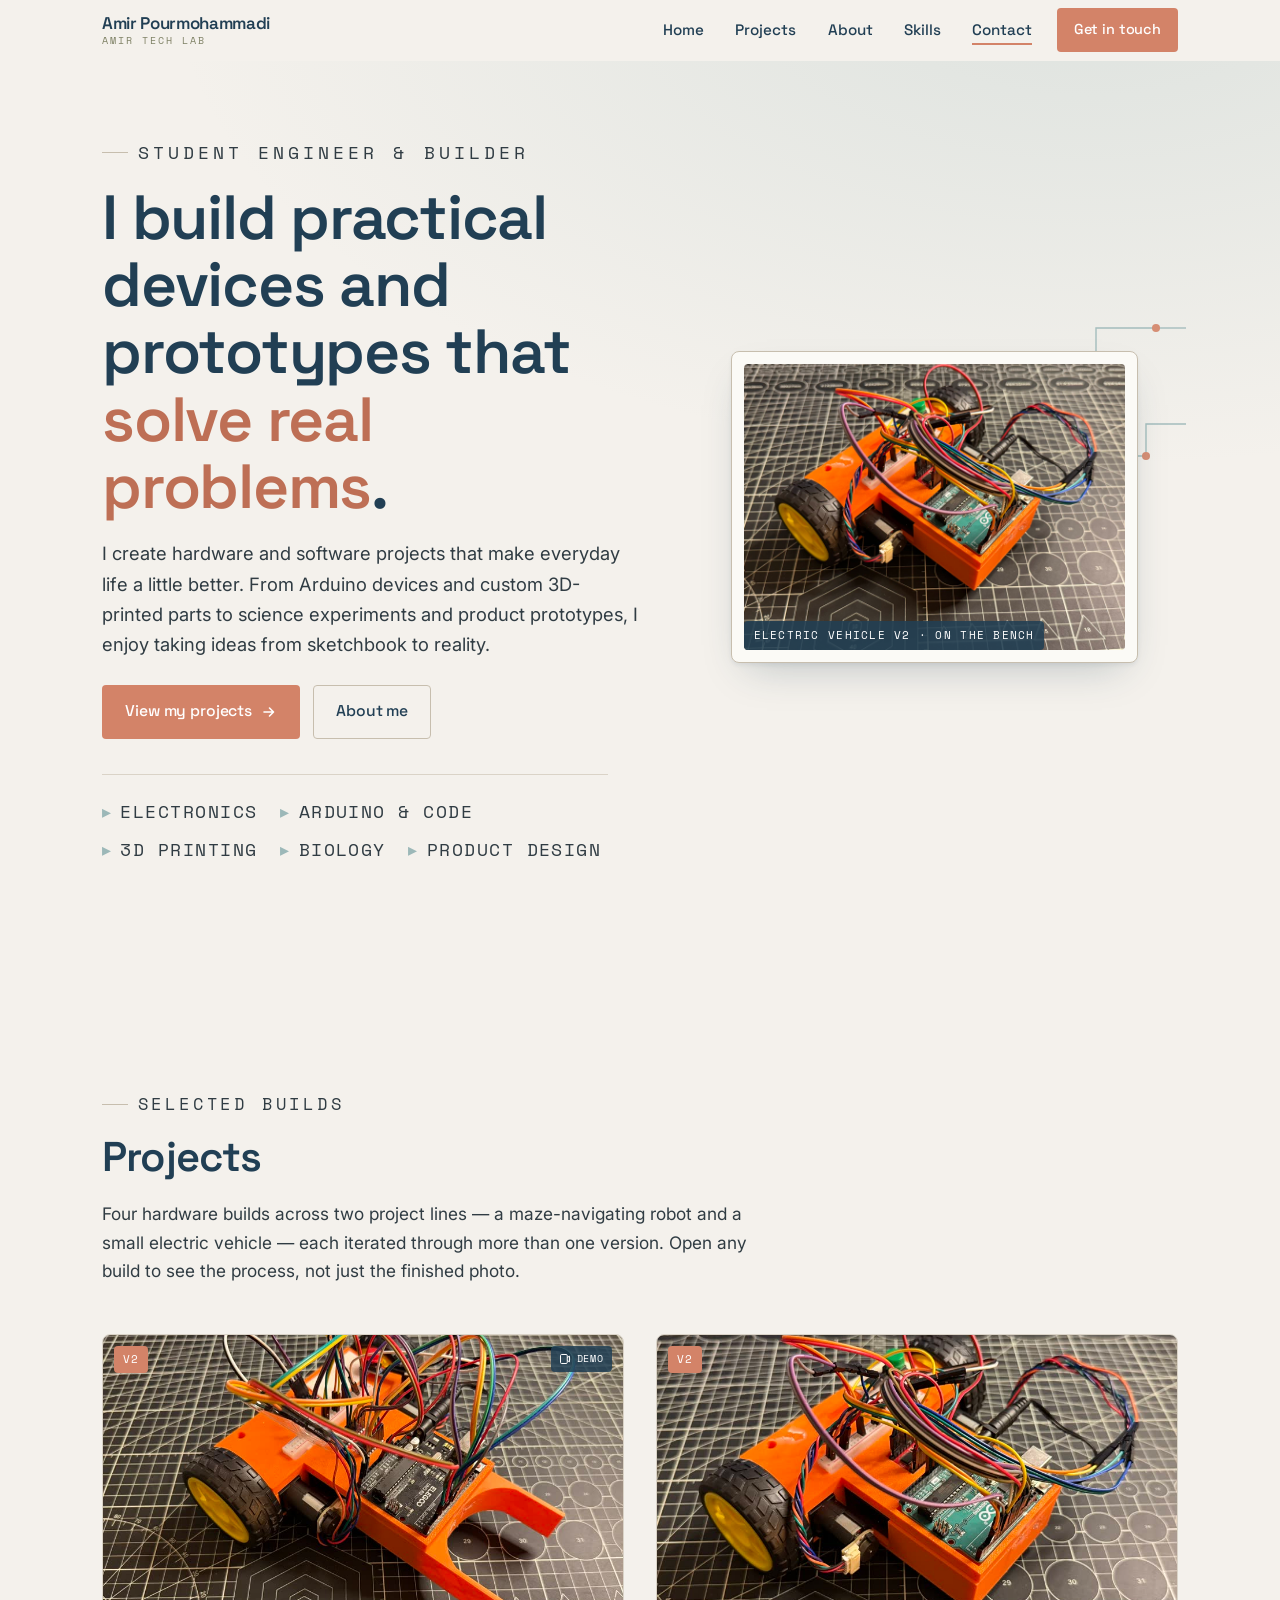
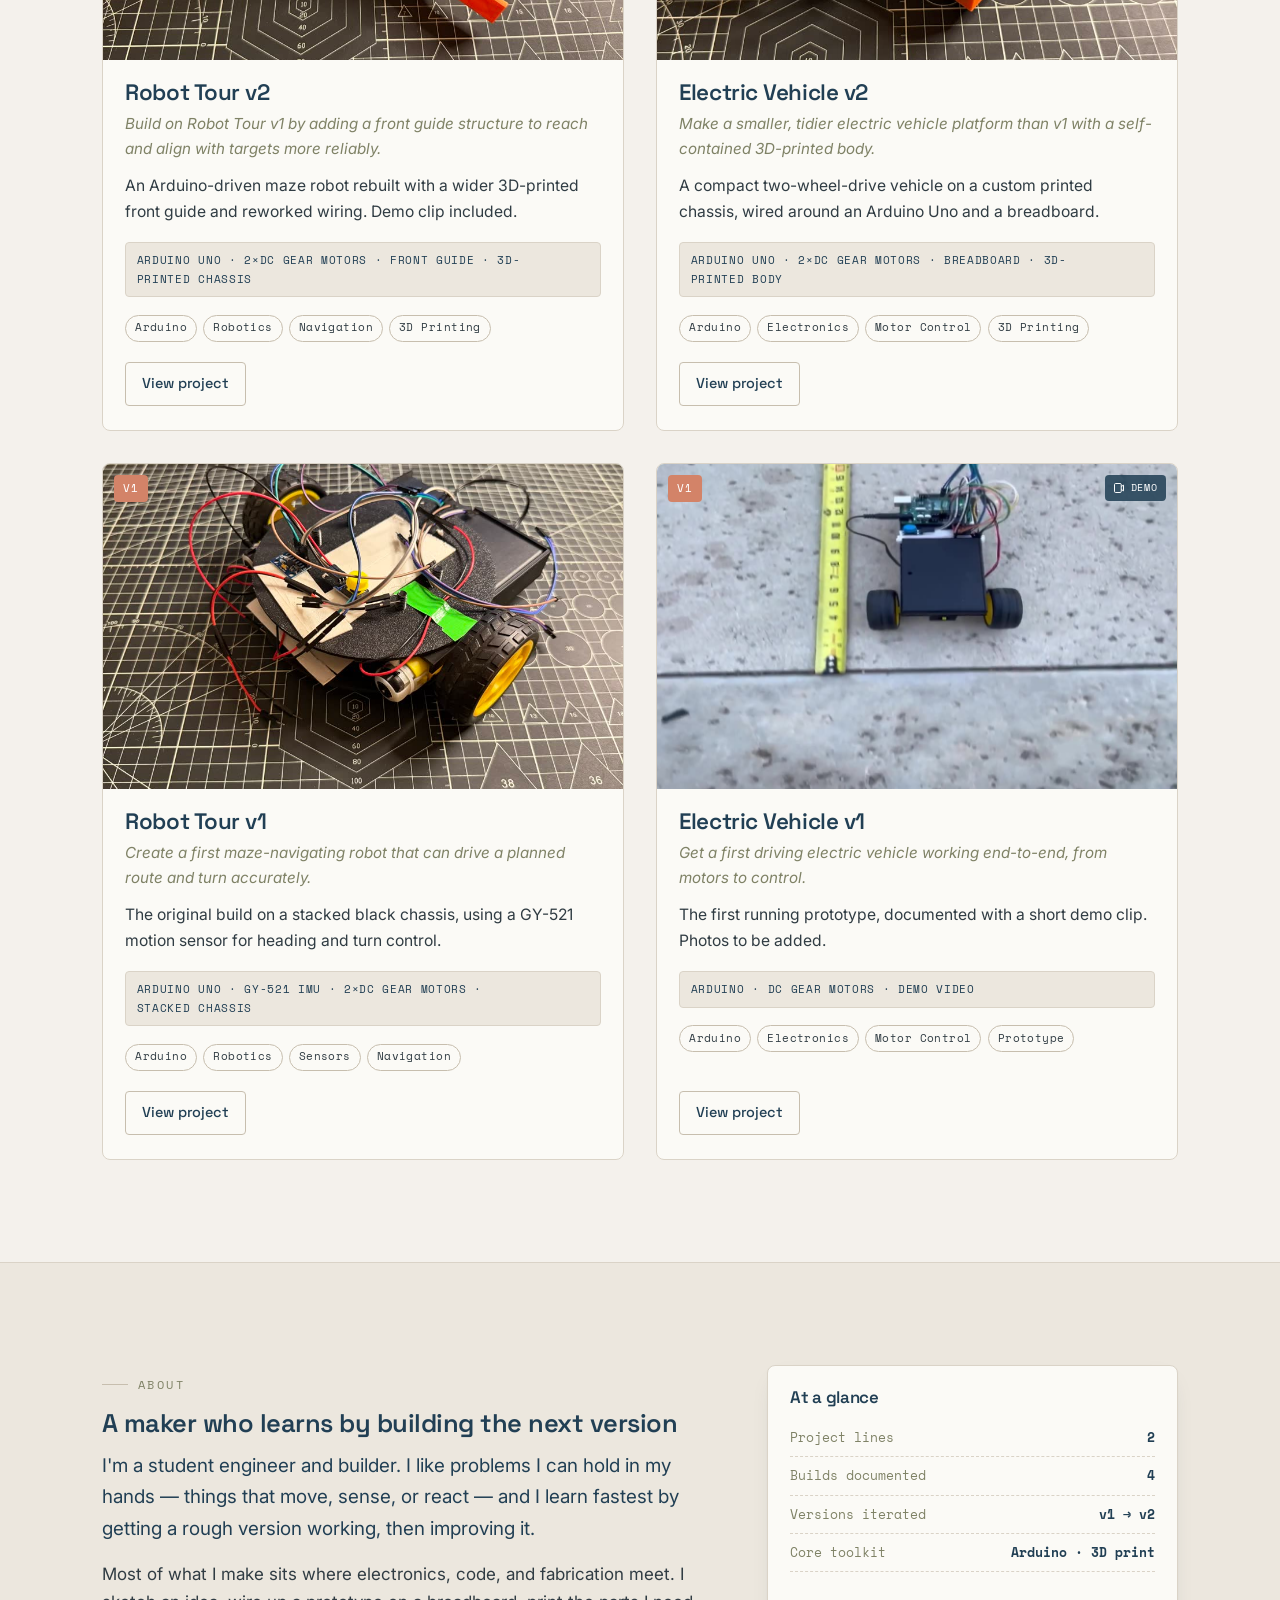
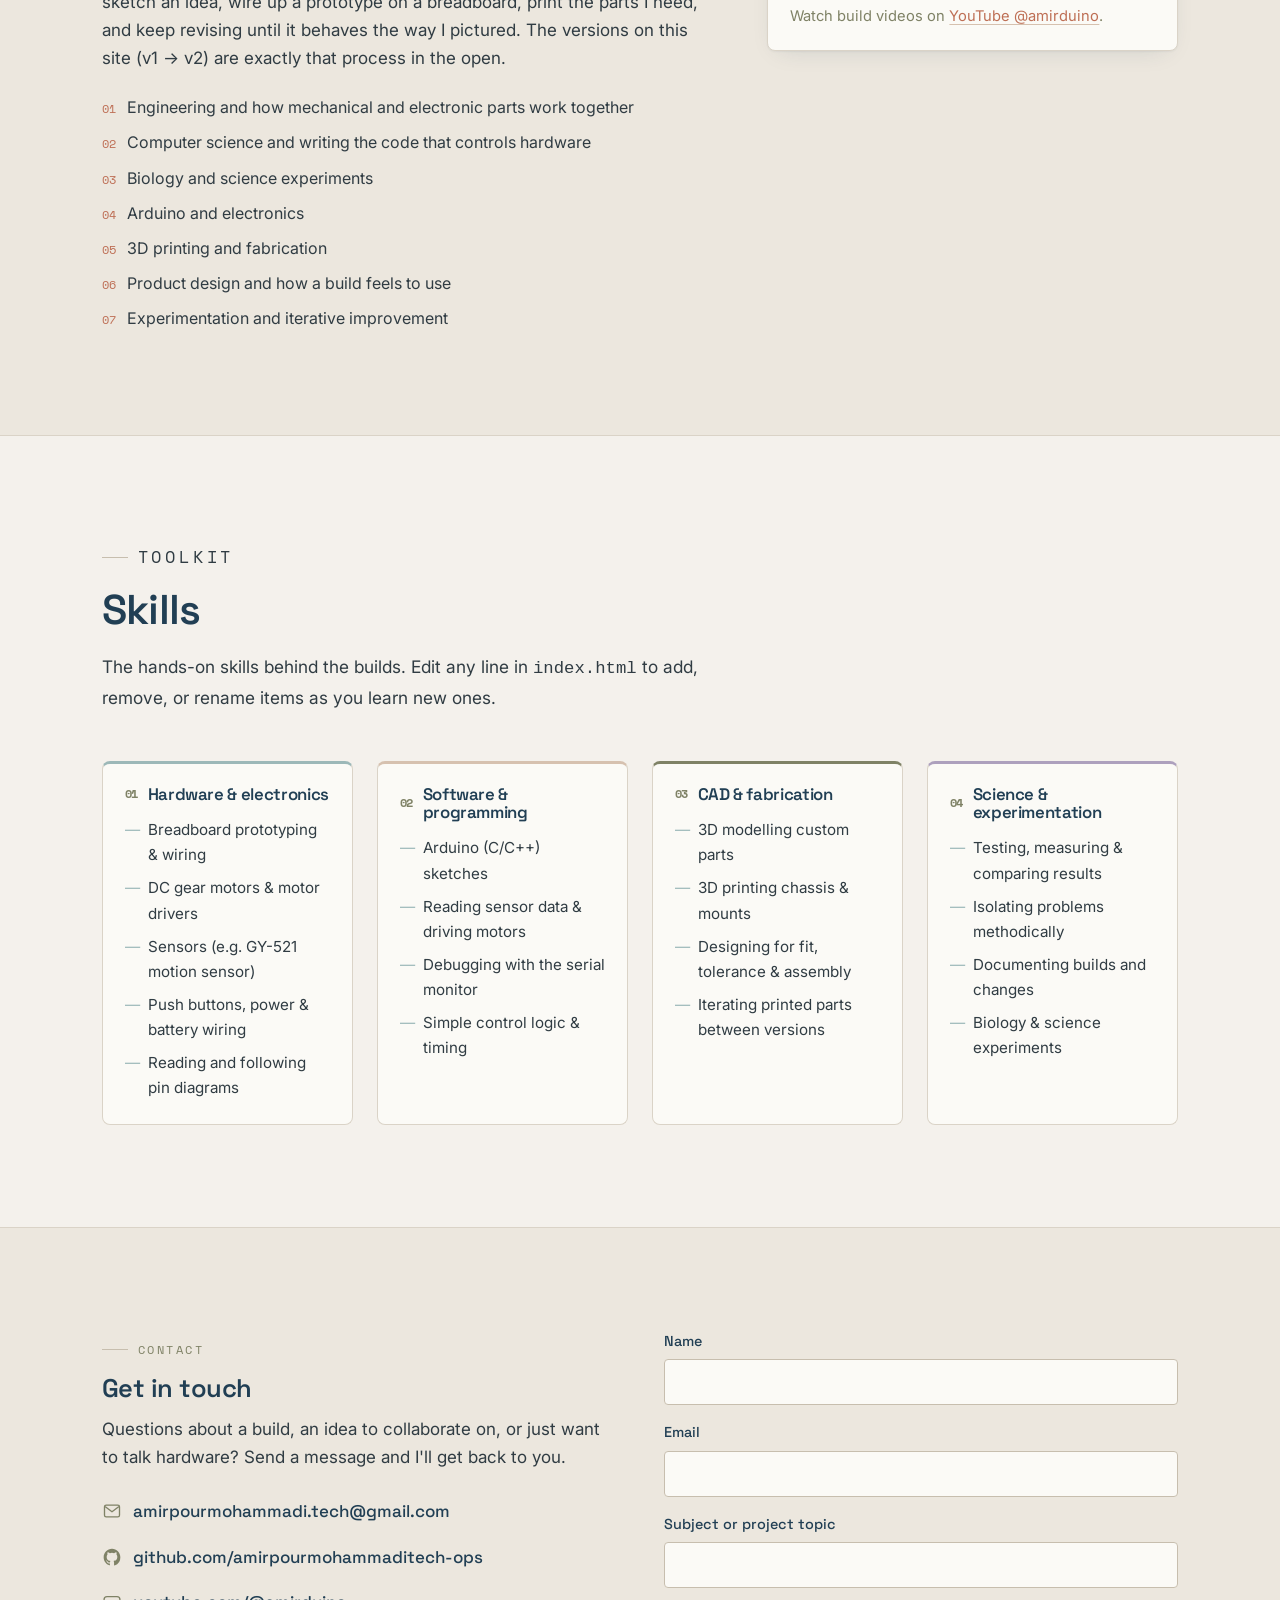
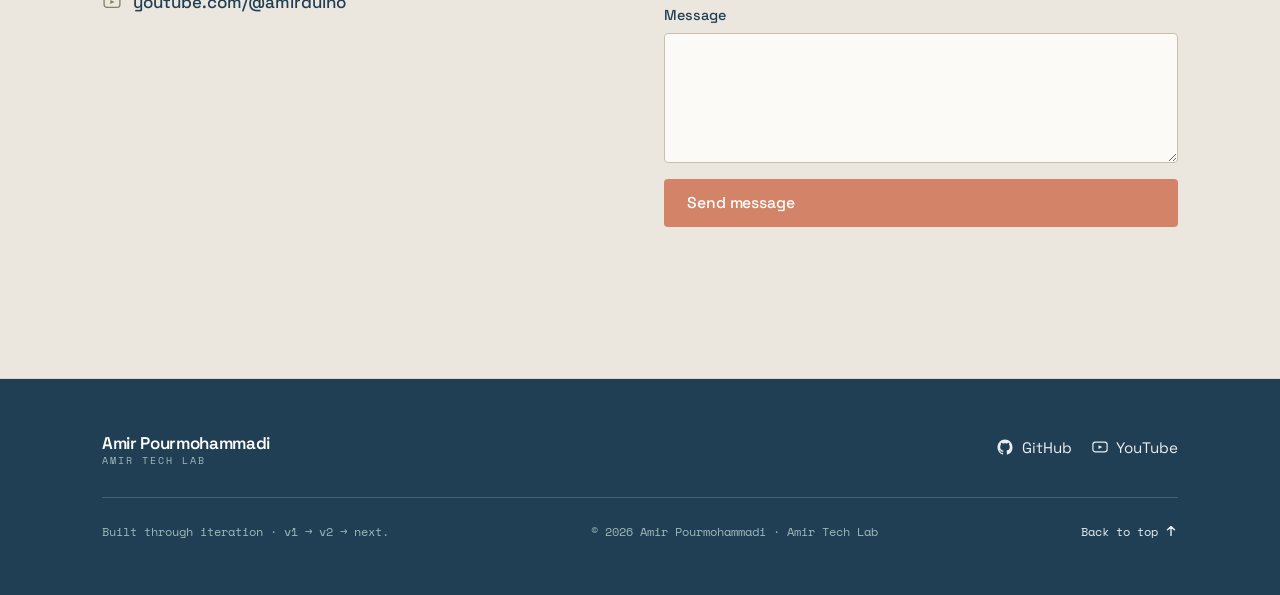
==== commit 3ac98707: "Add files via upload" ====
--- a/index.html
+++ b/index.html
@@ -7,13 +7,12 @@
   <title>Amir Pourmohammadi · Amir Tech Lab — Engineering & Builds</title>
   <meta name="description" content="Amir Pourmohammadi (Amir Tech Lab) builds practical devices and prototypes — Arduino robots, electric vehicles, 3D-printed parts, and electronics projects, taken from sketchbook to working hardware." />
 
-  <!-- Open Graph / sharing (replace og-image.jpg with your own 1200x630 image) -->
+  <!-- Open Graph / sharing -->
   <meta property="og:type" content="website" />
   <meta property="og:title" content="Amir Pourmohammadi · Amir Tech Lab" />
   <meta property="og:description" content="Practical devices and prototypes: Arduino robots, electric vehicles, and 3D-printed builds — documented from prototype to result." />
-  <meta property="og:image" content="images/og-image.jpg" />
-  <!-- TODO: set this to your live URL once deployed, e.g. https://amir-techlab.netlify.app/ -->
-  <meta property="og:url" content="https://example.netlify.app/" />
+  <meta property="og:image" content="https://amirtechlab.dev/images/hero-workshop.jpg" />
+  <meta property="og:url" content="https://amirtechlab.dev/" />
   <meta name="twitter:card" content="summary_large_image" />
 
   <!-- Favicon (swap favicon.svg / add favicon.ico anytime) -->
@@ -124,7 +123,6 @@
             </a>
             <div class="card__body">
               <h3 class="card__title">Robot Tour v2</h3>
-              <!-- TODO: replace with your own one-sentence problem statement -->
               <p class="card__problem">Build on Robot Tour v1 by adding a front guide structure to reach and align with targets more reliably.</p>
               <p class="card__desc">An Arduino-driven maze robot rebuilt with a wider 3D-printed front guide and reworked wiring. Demo clip included.</p>
               <p class="card__specs">ARDUINO&nbsp;UNO · 2×DC&nbsp;GEAR&nbsp;MOTORS · FRONT&nbsp;GUIDE · 3D-PRINTED&nbsp;CHASSIS</p>
@@ -147,7 +145,6 @@
             </a>
             <div class="card__body">
               <h3 class="card__title">Electric Vehicle v2</h3>
-              <!-- TODO: replace with your own one-sentence problem statement -->
               <p class="card__problem">Make a smaller, tidier electric vehicle platform than v1 with a self-contained 3D-printed body.</p>
               <p class="card__desc">A compact two-wheel-drive vehicle on a custom printed chassis, wired around an Arduino Uno and a breadboard.</p>
               <p class="card__specs">ARDUINO&nbsp;UNO · 2×DC&nbsp;GEAR&nbsp;MOTORS · BREADBOARD · 3D-PRINTED&nbsp;BODY</p>
@@ -170,7 +167,6 @@
             </a>
             <div class="card__body">
               <h3 class="card__title">Robot Tour v1</h3>
-              <!-- TODO: replace with your own one-sentence problem statement -->
               <p class="card__problem">Create a first maze-navigating robot that can drive a planned route and turn accurately.</p>
               <p class="card__desc">The original build on a stacked black chassis, using a GY-521 motion sensor for heading and turn control.</p>
               <p class="card__specs">ARDUINO&nbsp;UNO · GY-521&nbsp;IMU · 2×DC&nbsp;GEAR&nbsp;MOTORS · STACKED&nbsp;CHASSIS</p>
@@ -197,7 +193,6 @@
             </a>
             <div class="card__body">
               <h3 class="card__title">Electric Vehicle v1</h3>
-              <!-- TODO: replace with your own one-sentence problem statement -->
               <p class="card__problem">Get a first driving electric vehicle working end-to-end, from motors to control.</p>
               <p class="card__desc">The first running prototype, documented with a short demo clip. Photos to be added.</p>
               <p class="card__specs">ARDUINO · DC&nbsp;GEAR&nbsp;MOTORS · DEMO&nbsp;VIDEO</p>
@@ -241,7 +236,6 @@
           <div class="about__stat"><span>Builds documented</span><strong>4</strong></div>
           <div class="about__stat"><span>Versions iterated</span><strong>v1 → v2</strong></div>
           <div class="about__stat"><span>Core toolkit</span><strong>Arduino · 3D print</strong></div>
-          <!-- TODO: edit these to whatever numbers you want to highlight -->
           <p class="mt-2" style="margin-bottom:0;font-size:.92rem;color:var(--c-olive)">Watch build videos on <a href="https://www.youtube.com/@amirduino" target="_blank" rel="noopener">YouTube&nbsp;@amirduino</a>.</p>
         </aside>
       </div>
@@ -275,7 +269,6 @@
               <li>Reading sensor data &amp; driving motors</li>
               <li>Debugging with the serial monitor</li>
               <li>Simple control logic &amp; timing</li>
-              <!-- TODO: add other languages/tools you use -->
             </ul>
           </div>
 
@@ -286,7 +279,6 @@
               <li>3D printing chassis &amp; mounts</li>
               <li>Designing for fit, tolerance &amp; assembly</li>
               <li>Iterating printed parts between versions</li>
-              <!-- TODO: name your CAD software, e.g. Fusion 360 / Tinkercad / Onshape -->
             </ul>
           </div>
 
@@ -335,23 +327,22 @@
 
         <div class="reveal">
           <!--
-            Netlify contact form.
-            - data-netlify="true" lets Netlify auto-detect it on deploy.
-            - netlify-honeypot names the hidden anti-spam field ("bot-field").
-            - action="/thank-you.html" is the no-JS fallback success page.
-            - script.js enhances it with inline loading / success / error states.
+            Contact form powered by Formspree — works on GitHub Pages (no backend needed).
+            Connected to form endpoint mnjkyqyg (notifications go to amirpourmohammadi.tech@gmail.com).
+            script.js adds inline loading / success / error states; without JS the form still
+            submits and Formspree redirects to /thank-you.html (via the _next field).
           -->
           <form name="contact" method="POST"
-                data-netlify="true"
-                netlify-honeypot="bot-field"
-                action="/thank-you.html"
+                action="https://formspree.io/f/mnjkyqyg"
                 class="form" id="contactForm" novalidate>
-            <!-- Required hidden input so Netlify maps the submission to this form -->
-            <input type="hidden" name="form-name" value="contact" />
-
-            <!-- Honeypot: real people never see or fill this -->
+            <!-- Where Formspree sends visitors after a no-JS submit -->
+            <input type="hidden" name="_next" value="https://amirtechlab.dev/thank-you.html" />
+            <!-- Subject line shown in the email Formspree sends you -->
+            <input type="hidden" name="_subject" value="New message from amirtechlab.dev" />
+
+            <!-- Honeypot: real people never see or fill this; Formspree drops any submission that does -->
             <p class="hp" aria-hidden="true">
-              <label>Don't fill this out if you're human: <input name="bot-field" tabindex="-1" autocomplete="off" /></label>
+              <label>Don't fill this out if you're human: <input name="_gotcha" tabindex="-1" autocomplete="off" /></label>
             </p>
 
             <div class="field">
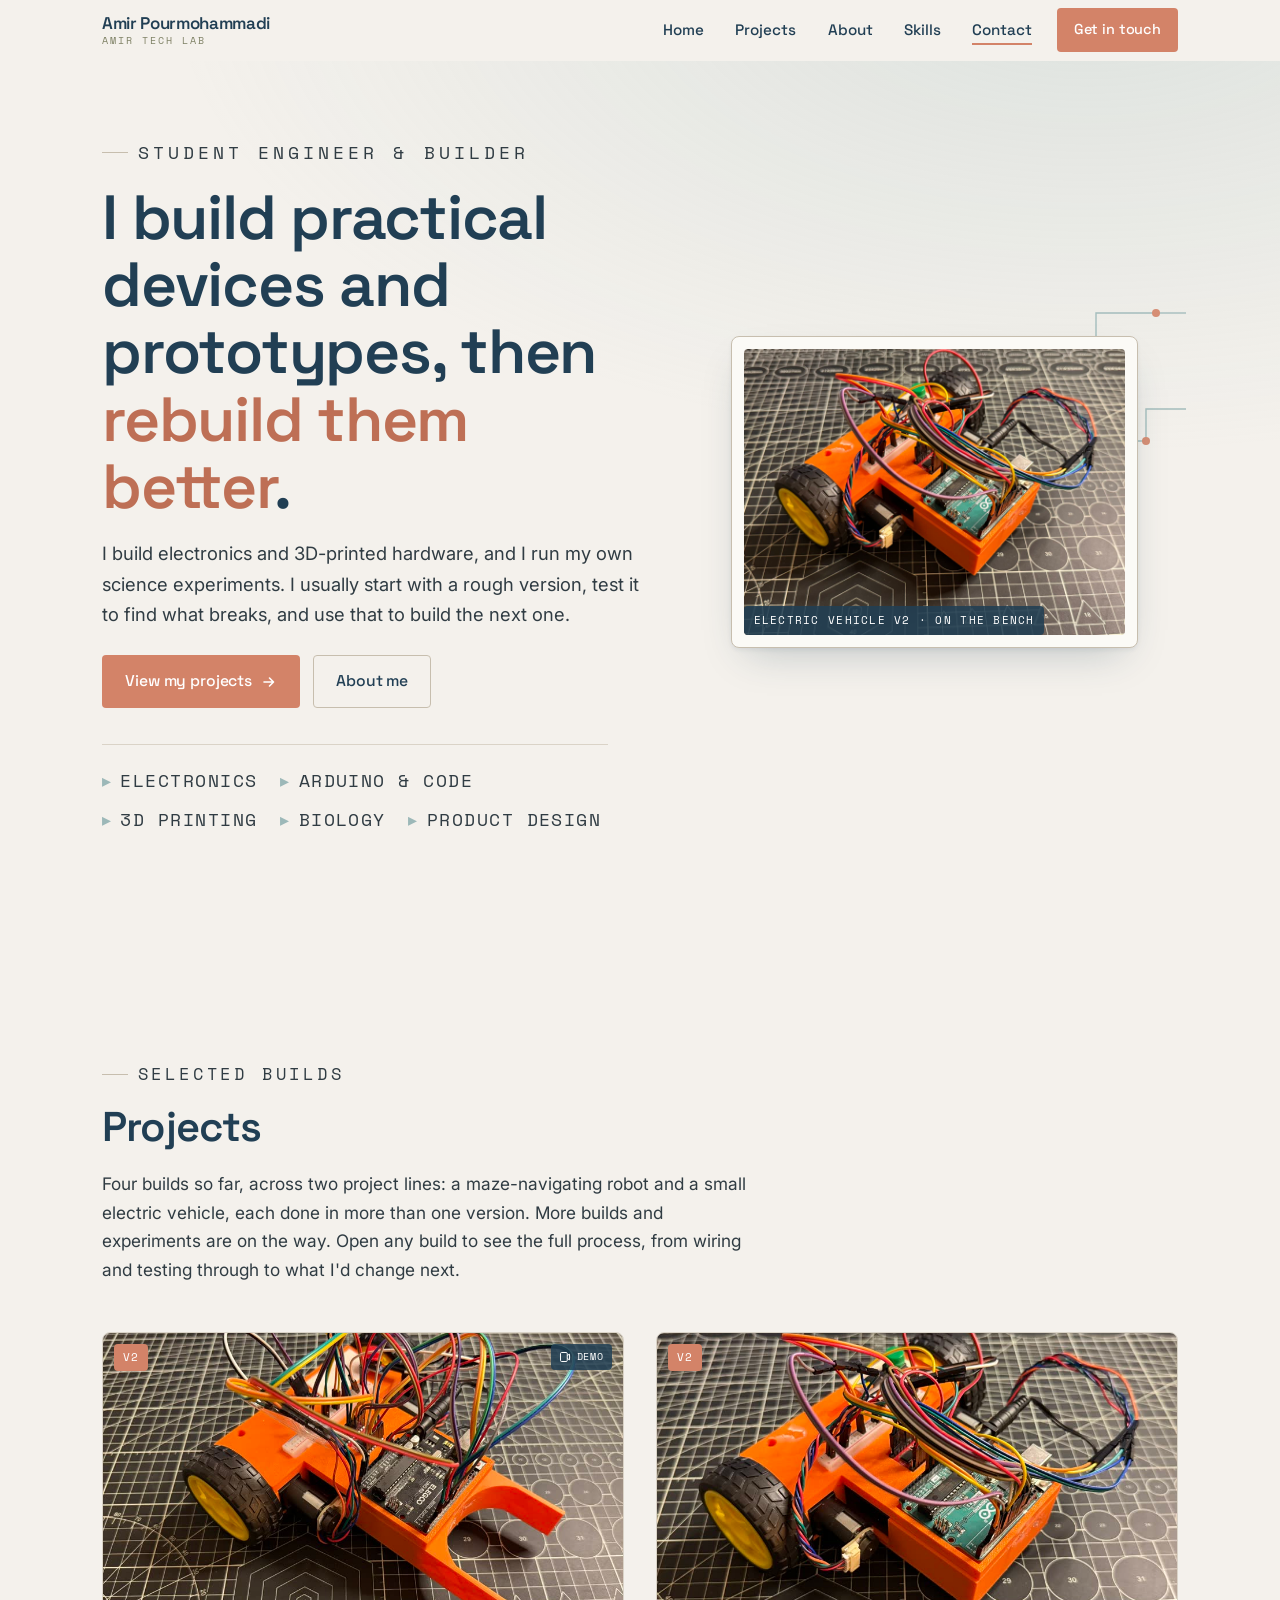
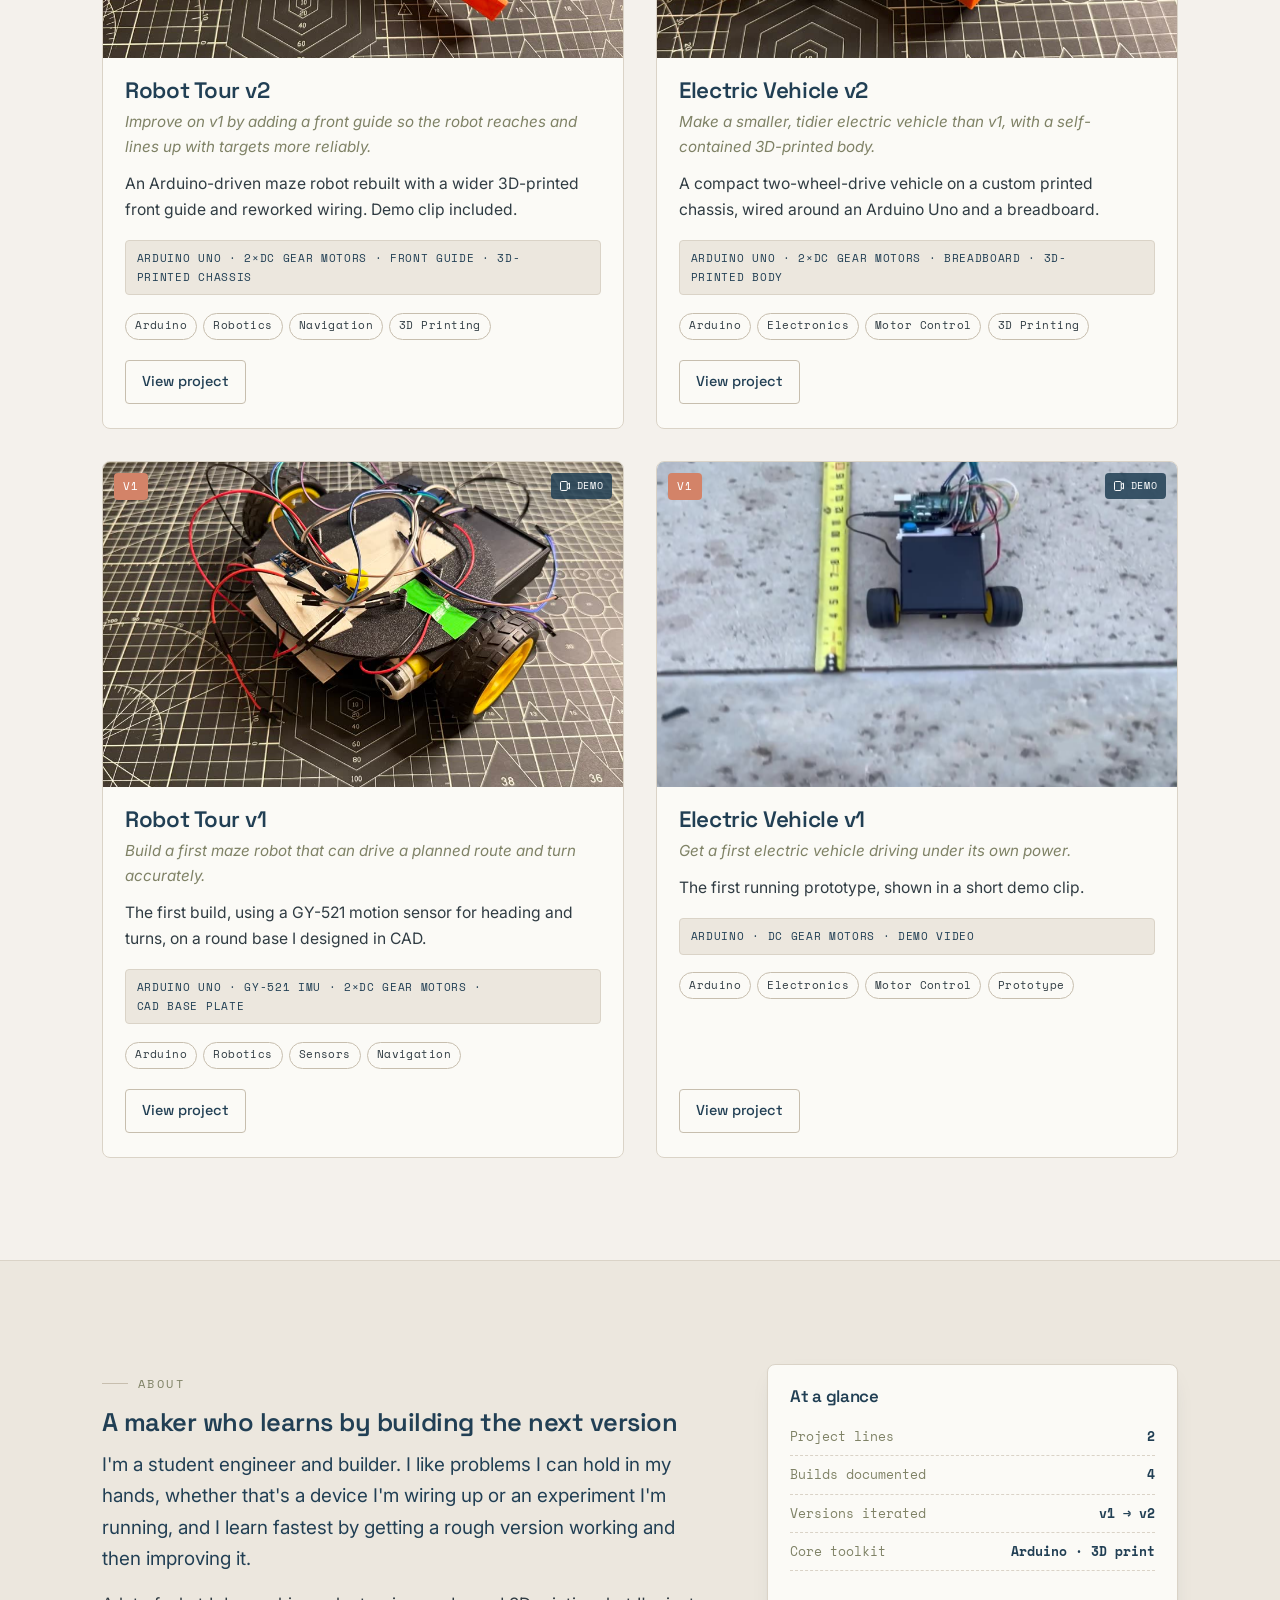
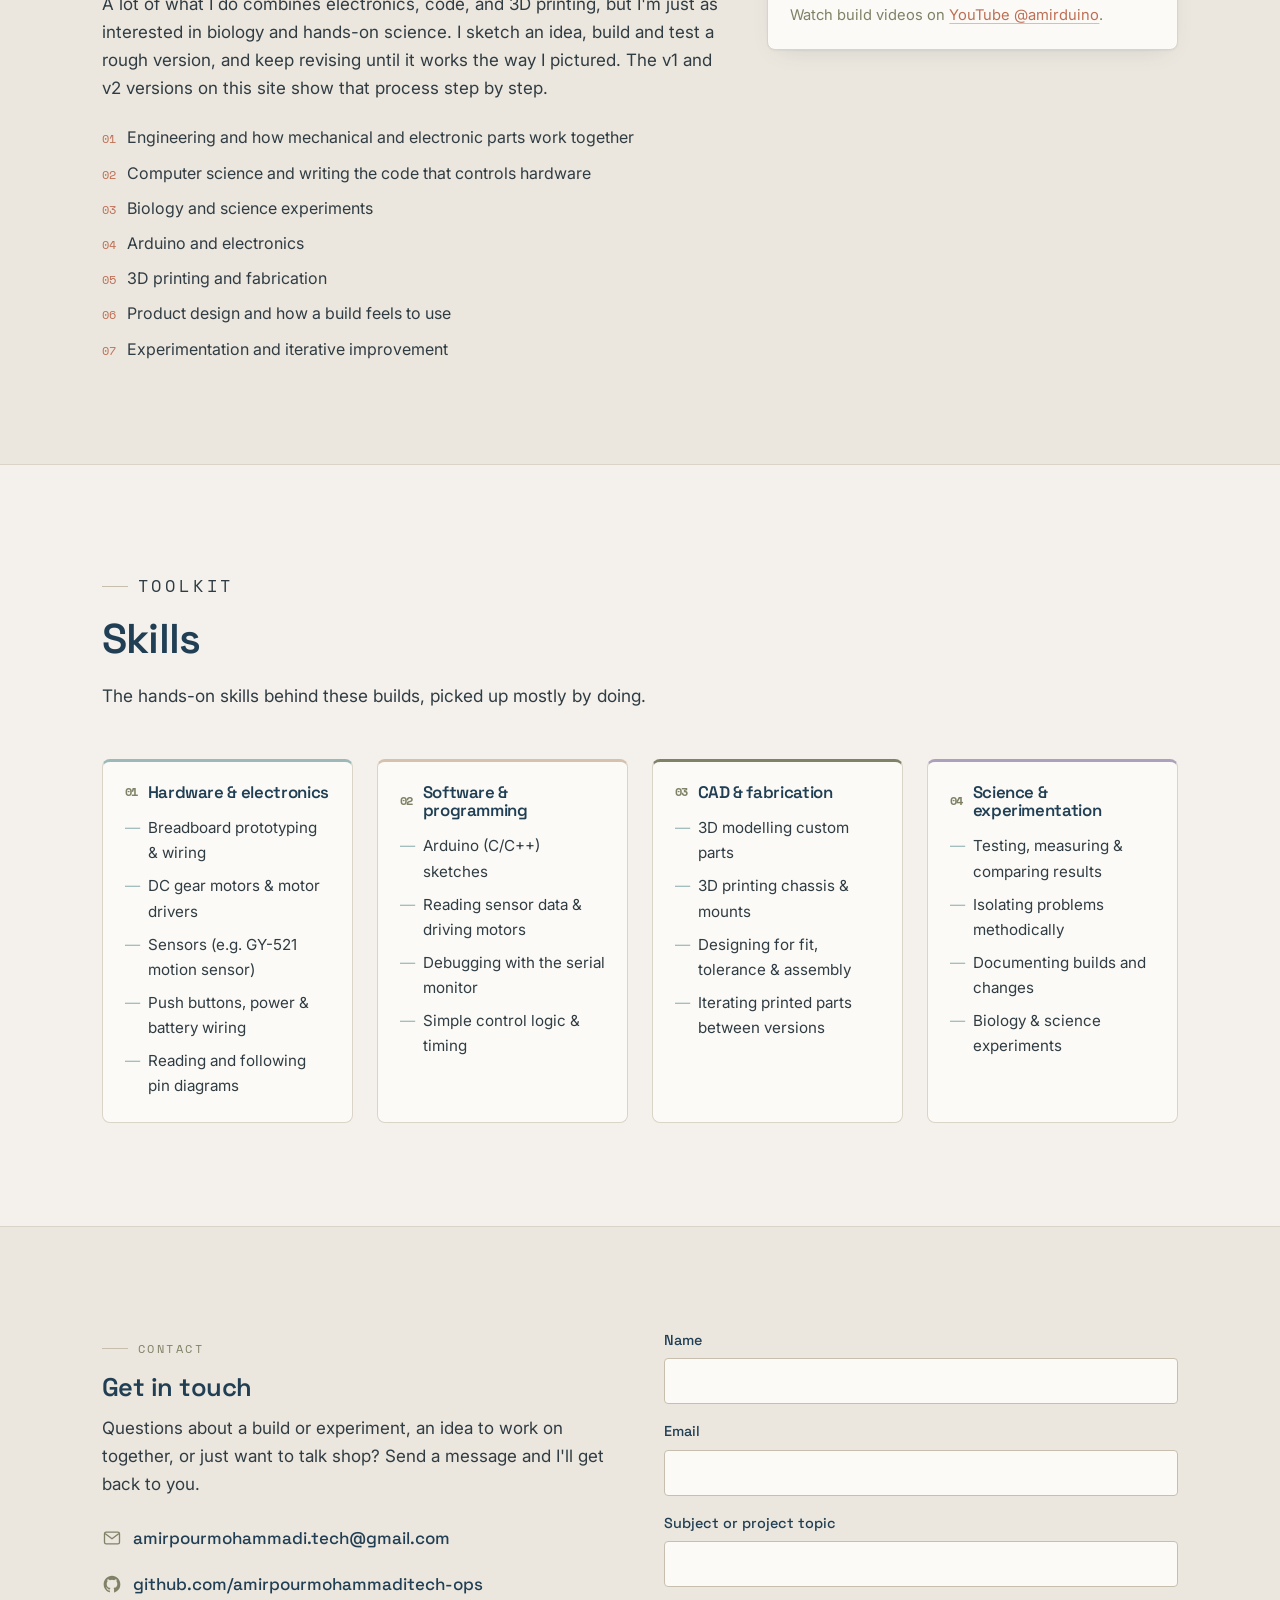
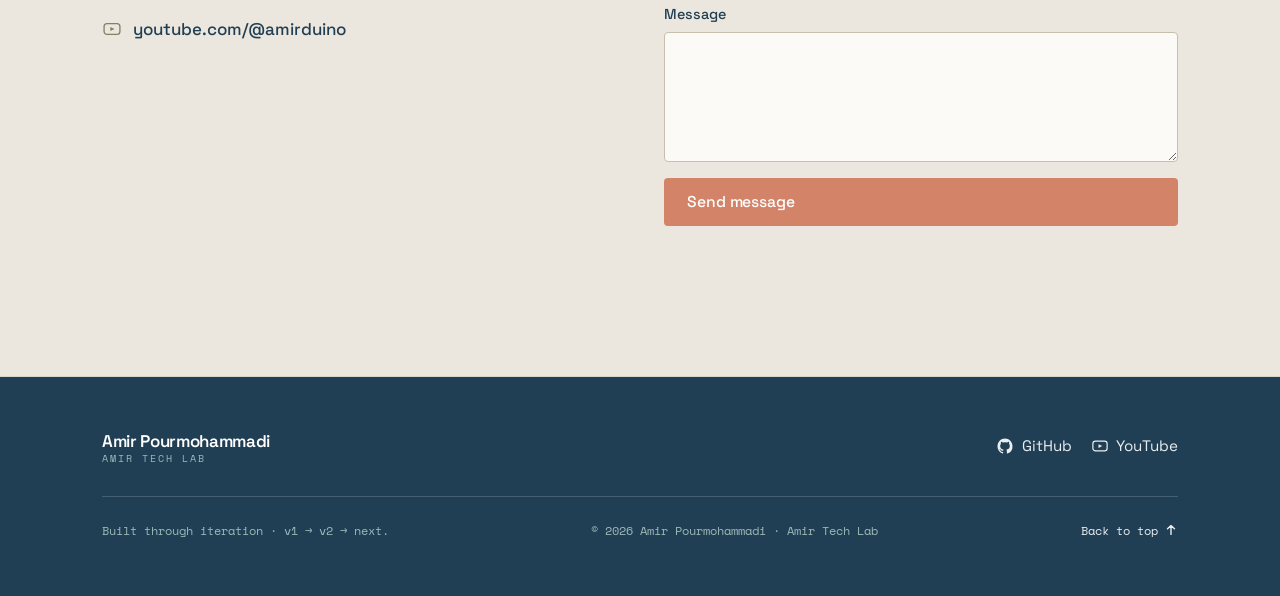
==== commit c41416cc: "Update index.html" ====
--- a/index.html
+++ b/index.html
@@ -4,13 +4,13 @@
   <meta charset="UTF-8" />
   <meta name="viewport" content="width=device-width, initial-scale=1.0" />
 
-  <title>Amir Pourmohammadi · Amir Tech Lab — Engineering & Builds</title>
-  <meta name="description" content="Amir Pourmohammadi (Amir Tech Lab) builds practical devices and prototypes — Arduino robots, electric vehicles, 3D-printed parts, and electronics projects, taken from sketchbook to working hardware." />
+  <title>Amir Pourmohammadi · Amir Tech Lab · Engineering & Builds</title>
+  <meta name="description" content="Amir Pourmohammadi (Amir Tech Lab): a student engineer who builds Arduino robots, small electric vehicles, and 3D-printed hardware." />
 
   <!-- Open Graph / sharing -->
   <meta property="og:type" content="website" />
   <meta property="og:title" content="Amir Pourmohammadi · Amir Tech Lab" />
-  <meta property="og:description" content="Practical devices and prototypes: Arduino robots, electric vehicles, and 3D-printed builds — documented from prototype to result." />
+  <meta property="og:description" content="A student engineer building Arduino robots, electric vehicles, and 3D-printed hardware, each shown from prototype to finished build." />
   <meta property="og:image" content="https://amirtechlab.dev/images/hero-workshop.jpg" />
   <meta property="og:url" content="https://amirtechlab.dev/" />
   <meta name="twitter:card" content="summary_large_image" />
@@ -60,8 +60,8 @@
       <div class="container hero__grid">
         <div class="hero__intro reveal">
           <p class="eyebrow">Student engineer &amp; builder</p>
-          <h1 id="hero-title">I build practical devices and prototypes that <span class="accentword">solve real problems</span>.</h1>
-          <p>I create hardware and software projects that make everyday life a little better. From Arduino devices and custom 3D-printed parts to science experiments and product prototypes, I enjoy taking ideas from sketchbook to reality.</p>
+          <h1 id="hero-title">I build practical devices and prototypes, then <span class="accentword">rebuild them better</span>.</h1>
+          <p>I build electronics and 3D-printed hardware, and I run my own science experiments. I usually start with a rough version, test it to find what breaks, and use that to build the next one.</p>
 
           <div class="hero__actions">
             <a class="btn btn--accent" href="#projects">View my projects
@@ -105,7 +105,7 @@
         <div class="section__head reveal">
           <p class="eyebrow">Selected builds</p>
           <h2 id="projects-title">Projects</h2>
-          <p>Four hardware builds across two project lines — a maze-navigating robot and a small electric vehicle — each iterated through more than one version. Open any build to see the process, not just the finished photo.</p>
+          <p>Four builds so far, across two project lines: a maze-navigating robot and a small electric vehicle, each done in more than one version. More builds and experiments are on the way. Open any build to see the full process, from wiring and testing through to what I'd change next.</p>
         </div>
 
         <div class="projects__grid">
@@ -123,7 +123,7 @@
             </a>
             <div class="card__body">
               <h3 class="card__title">Robot Tour v2</h3>
-              <p class="card__problem">Build on Robot Tour v1 by adding a front guide structure to reach and align with targets more reliably.</p>
+              <p class="card__problem">Improve on v1 by adding a front guide so the robot reaches and lines up with targets more reliably.</p>
               <p class="card__desc">An Arduino-driven maze robot rebuilt with a wider 3D-printed front guide and reworked wiring. Demo clip included.</p>
               <p class="card__specs">ARDUINO&nbsp;UNO · 2×DC&nbsp;GEAR&nbsp;MOTORS · FRONT&nbsp;GUIDE · 3D-PRINTED&nbsp;CHASSIS</p>
               <div class="tags">
@@ -145,7 +145,7 @@
             </a>
             <div class="card__body">
               <h3 class="card__title">Electric Vehicle v2</h3>
-              <p class="card__problem">Make a smaller, tidier electric vehicle platform than v1 with a self-contained 3D-printed body.</p>
+              <p class="card__problem">Make a smaller, tidier electric vehicle than v1, with a self-contained 3D-printed body.</p>
               <p class="card__desc">A compact two-wheel-drive vehicle on a custom printed chassis, wired around an Arduino Uno and a breadboard.</p>
               <p class="card__specs">ARDUINO&nbsp;UNO · 2×DC&nbsp;GEAR&nbsp;MOTORS · BREADBOARD · 3D-PRINTED&nbsp;BODY</p>
               <div class="tags">
@@ -162,14 +162,18 @@
           <article class="card reveal">
             <a class="card__media" href="projects/robot-tour-v1.html" aria-label="Open Robot Tour v1 project page">
               <span class="card__badge">v1</span>
+              <span class="card__video-flag">
+                <svg viewBox="0 0 16 16" fill="none" aria-hidden="true"><path d="M2 3.5A1.5 1.5 0 013.5 2h6A1.5 1.5 0 0111 3.5v9A1.5 1.5 0 019.5 14h-6A1.5 1.5 0 012 12.5v-9z" stroke="currentColor" stroke-width="1.3"/><path d="M11 6l3-1.8v7.6L11 10" stroke="currentColor" stroke-width="1.3" stroke-linejoin="round"/></svg>
+                Demo
+              </span>
               <img src="images/robot-tour-v1-card.jpg" loading="lazy" width="900" height="563"
                    alt="Black-chassis robot car with stacked round decks, a GY-521 motion sensor module, and a battery pack." />
             </a>
             <div class="card__body">
               <h3 class="card__title">Robot Tour v1</h3>
-              <p class="card__problem">Create a first maze-navigating robot that can drive a planned route and turn accurately.</p>
-              <p class="card__desc">The original build on a stacked black chassis, using a GY-521 motion sensor for heading and turn control.</p>
-              <p class="card__specs">ARDUINO&nbsp;UNO · GY-521&nbsp;IMU · 2×DC&nbsp;GEAR&nbsp;MOTORS · STACKED&nbsp;CHASSIS</p>
+              <p class="card__problem">Build a first maze robot that can drive a planned route and turn accurately.</p>
+              <p class="card__desc">The first build, using a GY-521 motion sensor for heading and turns, on a round base I designed in CAD.</p>
+              <p class="card__specs">ARDUINO&nbsp;UNO · GY-521&nbsp;IMU · 2×DC&nbsp;GEAR&nbsp;MOTORS · CAD&nbsp;BASE&nbsp;PLATE</p>
               <div class="tags">
                 <span class="tag">Arduino</span><span class="tag">Robotics</span>
                 <span class="tag">Sensors</span><span class="tag">Navigation</span>
@@ -193,8 +197,8 @@
             </a>
             <div class="card__body">
               <h3 class="card__title">Electric Vehicle v1</h3>
-              <p class="card__problem">Get a first driving electric vehicle working end-to-end, from motors to control.</p>
-              <p class="card__desc">The first running prototype, documented with a short demo clip. Photos to be added.</p>
+              <p class="card__problem">Get a first electric vehicle driving under its own power.</p>
+              <p class="card__desc">The first running prototype, shown in a short demo clip.</p>
               <p class="card__specs">ARDUINO · DC&nbsp;GEAR&nbsp;MOTORS · DEMO&nbsp;VIDEO</p>
               <div class="tags">
                 <span class="tag">Arduino</span><span class="tag">Electronics</span>
@@ -216,8 +220,8 @@
         <div class="reveal">
           <p class="eyebrow">About</p>
           <h2 id="about-title">A maker who learns by building the next version</h2>
-          <p class="about__lead">I'm a student engineer and builder. I like problems I can hold in my hands — things that move, sense, or react — and I learn fastest by getting a rough version working, then improving it.</p>
-          <p>Most of what I make sits where electronics, code, and fabrication meet. I sketch an idea, wire up a prototype on a breadboard, print the parts I need, and keep revising until it behaves the way I pictured. The versions on this site (v1 → v2) are exactly that process in the open.</p>
+          <p class="about__lead">I'm a student engineer and builder. I like problems I can hold in my hands, whether that's a device I'm wiring up or an experiment I'm running, and I learn fastest by getting a rough version working and then improving it.</p>
+          <p>A lot of what I do combines electronics, code, and 3D printing, but I'm just as interested in biology and hands-on science. I sketch an idea, build and test a rough version, and keep revising until it works the way I pictured. The v1 and v2 versions on this site show that process step by step.</p>
 
           <ul class="about__interests" aria-label="What I'm into">
             <li data-n="01">Engineering and how mechanical and electronic parts work together</li>
@@ -247,7 +251,7 @@
         <div class="section__head reveal">
           <p class="eyebrow">Toolkit</p>
           <h2 id="skills-title">Skills</h2>
-          <p>The hands-on skills behind the builds. Edit any line in <code>index.html</code> to add, remove, or rename items as you learn new ones.</p>
+          <p>The hands-on skills behind these builds, picked up mostly by doing.</p>
         </div>
 
         <div class="skills__grid">
@@ -301,7 +305,7 @@
         <div class="reveal">
           <p class="eyebrow">Contact</p>
           <h2 id="contact-title">Get in touch</h2>
-          <p>Questions about a build, an idea to collaborate on, or just want to talk hardware? Send a message and I'll get back to you.</p>
+          <p>Questions about a build or experiment, an idea to work on together, or just want to talk shop? Send a message and I'll get back to you.</p>
 
           <ul class="contact__links">
             <li>
